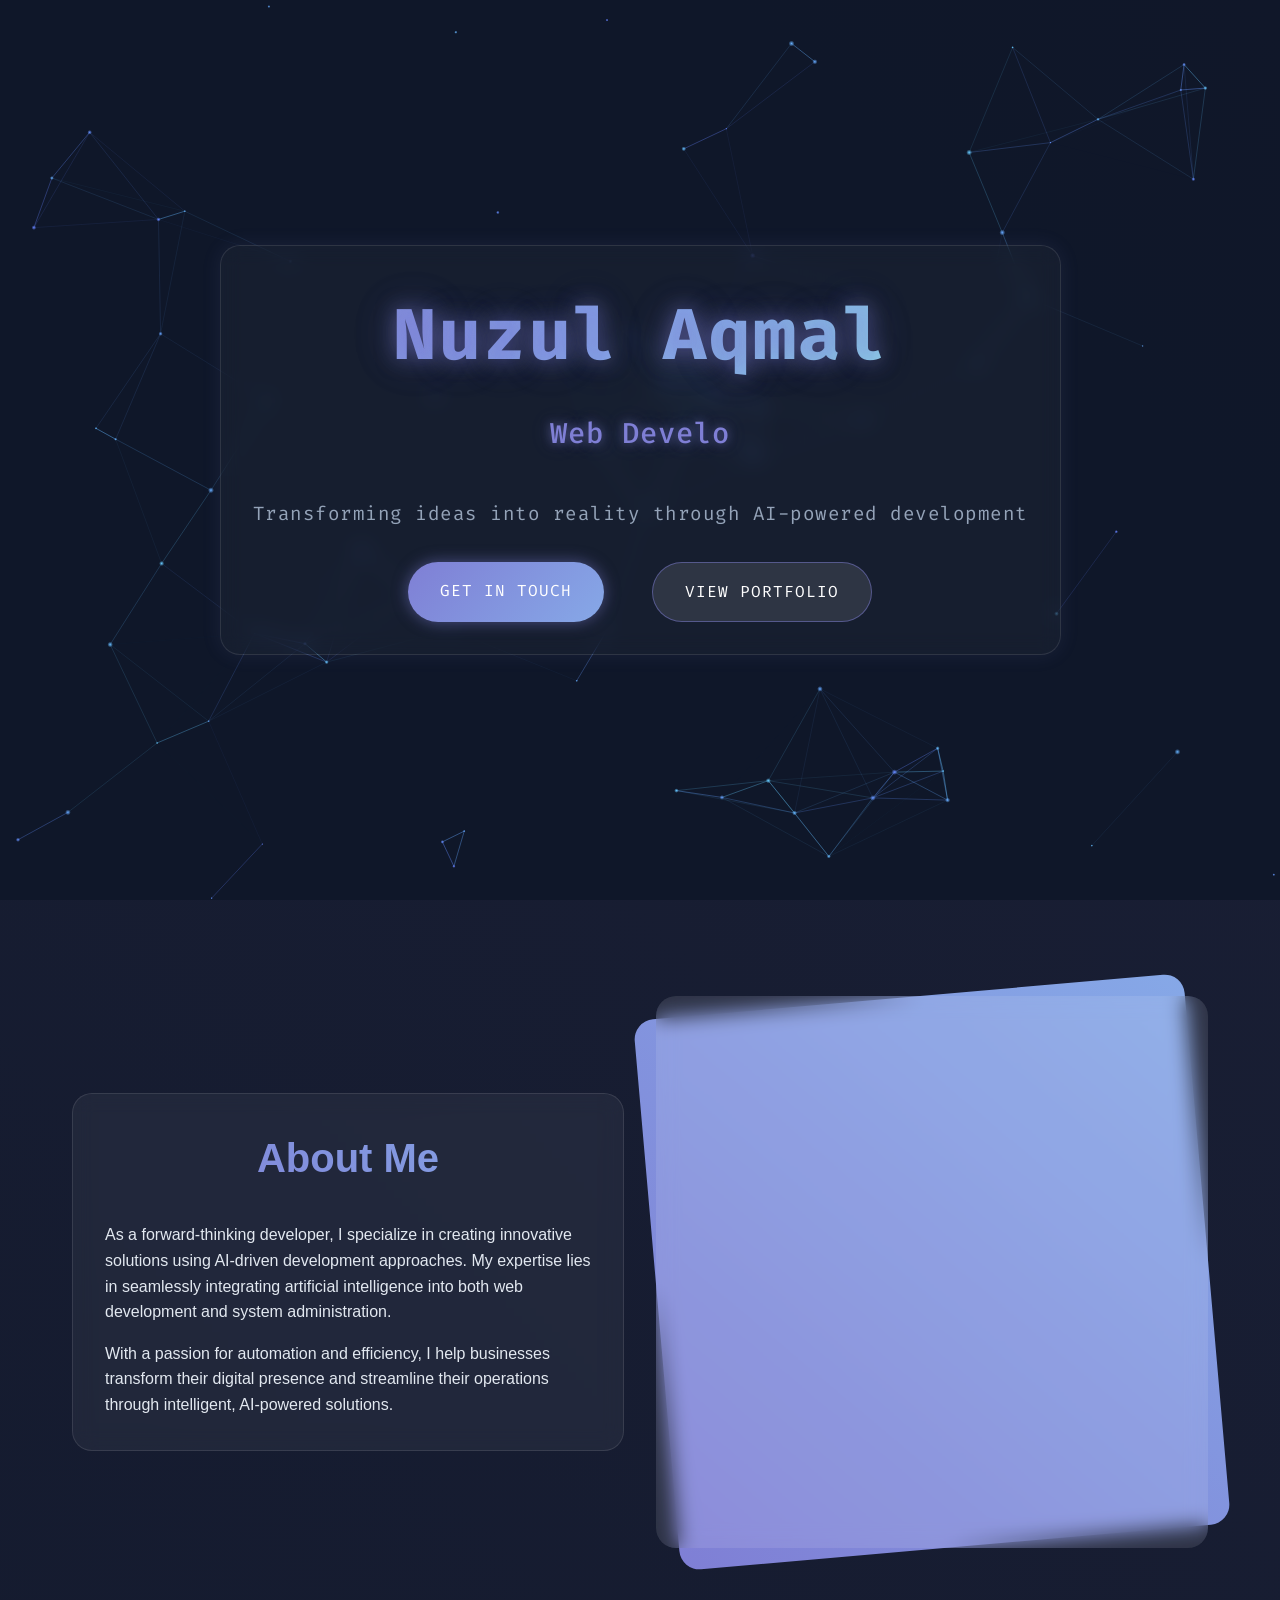
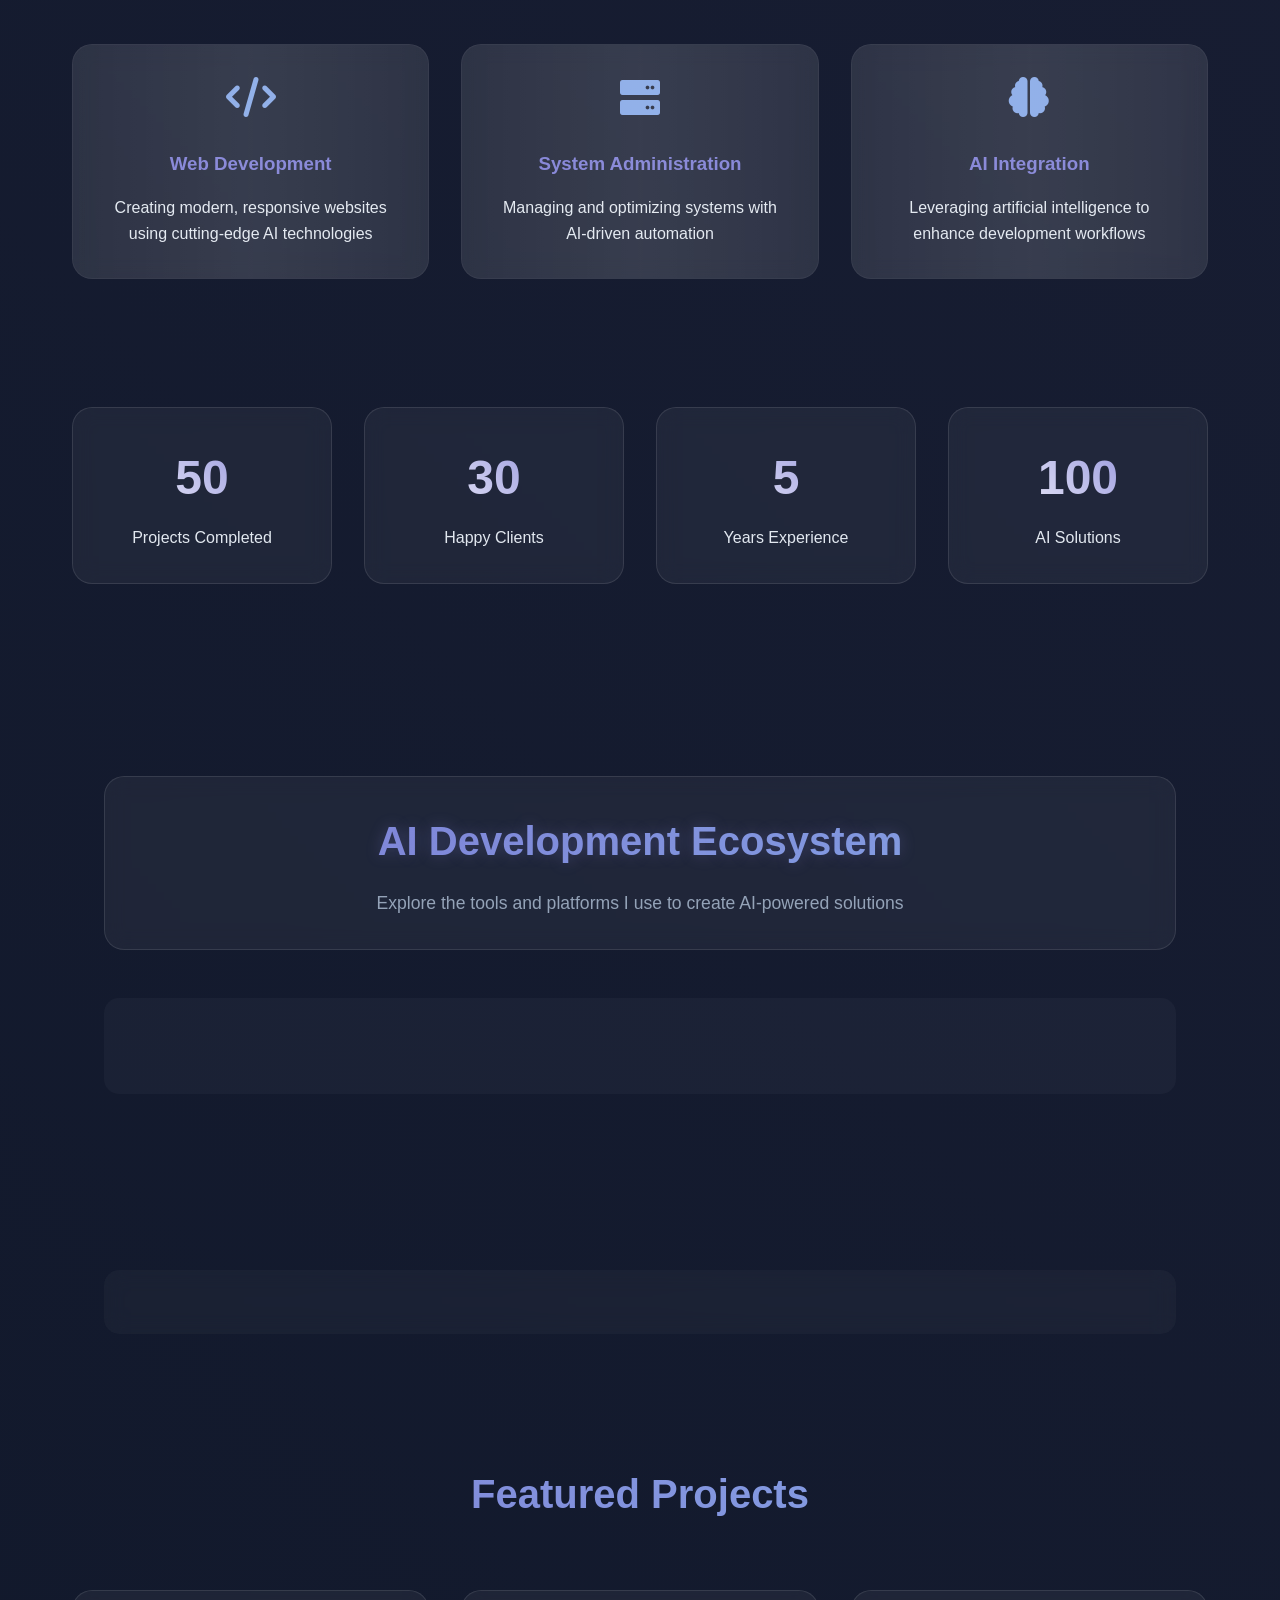
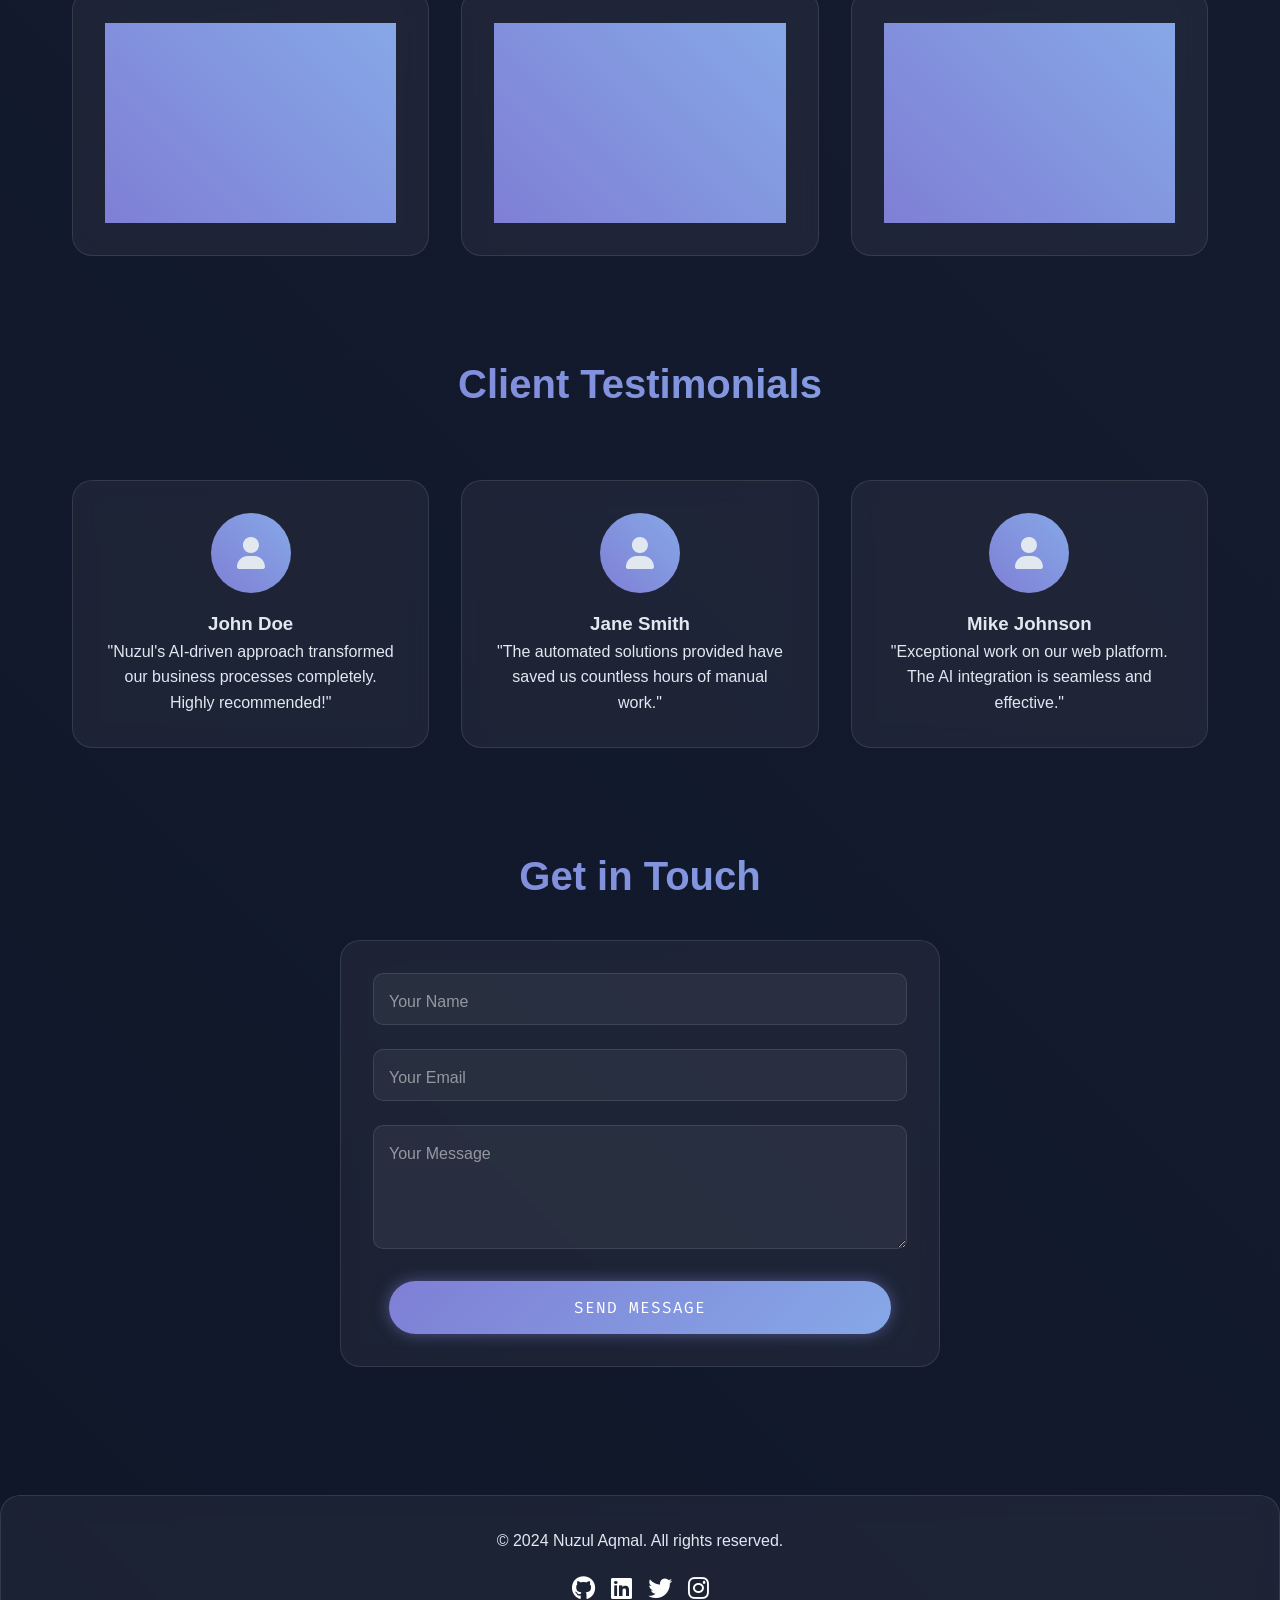
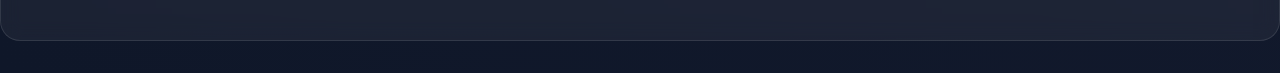
==== index.html @ 63941f8f "Rename testing.html to index.html and update content" ====
<!DOCTYPE html>
<html lang="en">
<head>
    <meta charset="UTF-8">
    <meta name="viewport" content="width=device-width, initial-scale=1.0">
    <title>Nuzul Aqmal | AI-Driven Developer</title>
    <link href="https://fonts.googleapis.com/css2?family=Fira+Code:wght@300;400;500;600;700&family=Share+Tech+Mono&display=swap" rel="stylesheet">
    <link rel="stylesheet" href="https://cdnjs.cloudflare.com/ajax/libs/font-awesome/6.0.0/css/all.min.css">
    <link rel="stylesheet" href="styles.css">
</head>
<body>
    <div class="floating-shapes">
        <div class="shape"></div>
        <div class="shape"></div>
        <div class="shape"></div>
        <div class="shape"></div>
        <div class="shape"></div>
    </div>

    <section class="hero">
        <div class="network-animation">
            <canvas id="networkCanvas" class="network-canvas"></canvas>
        </div>
        <div class="hero-content glass-card">
            <h1>Nuzul Aqmal</h1>
            <div class="typewriter" id="typewriter"></div>
            <p>Transforming ideas into reality through AI-powered development</p>
            <div class="cta-buttons">
                <a href="#contact" class="btn btn-primary">Get in Touch</a>
                <a href="#portfolio" class="btn btn-secondary">View Portfolio</a>
            </div>
        </div>
    </section>

    <div class="container">
        <section class="about" id="about">
            <div class="about-content glass-card">
                <h2 class="section-title">About Me</h2>
                <p>As a forward-thinking developer, I specialize in creating innovative solutions using AI-driven development approaches. My expertise lies in seamlessly integrating artificial intelligence into both web development and system administration.</p>
                <p style="margin-top: 1rem;">With a passion for automation and efficiency, I help businesses transform their digital presence and streamline their operations through intelligent, AI-powered solutions.</p>
            </div>
            <div class="about-image"></div>
        </section>

        <section class="skills" id="skills">
            <div class="glass-card skill-card">
                <i class="fas fa-code skill-icon"></i>
                <h3>Web Development</h3>
                <p>Creating modern, responsive websites using cutting-edge AI technologies</p>
            </div>
            <div class="glass-card skill-card">
                <i class="fas fa-server skill-icon"></i>
                <h3>System Administration</h3>
                <p>Managing and optimizing systems with AI-driven automation</p>
            </div>
            <div class="glass-card skill-card">
                <i class="fas fa-brain skill-icon"></i>
                <h3>AI Integration</h3>
                <p>Leveraging artificial intelligence to enhance development workflows</p>
            </div>
        </section>

        <section class="stats">
            <div class="glass-card stat-card">
                <div class="stat-number" data-target="50">0</div>
                <p>Projects Completed</p>
            </div>
            <div class="glass-card stat-card">
                <div class="stat-number" data-target="30">0</div>
                <p>Happy Clients</p>
            </div>
            <div class="glass-card stat-card">
                <div class="stat-number" data-target="5">0</div>
                <p>Years Experience</p>
            </div>
            <div class="glass-card stat-card">
                <div class="stat-number" data-target="100">0</div>
                <p>AI Solutions</p>
            </div>
        </section>

        <!-- AI Development Ecosystem Section -->
        <section class="ai-ecosystem" id="ai-ecosystem">
            <div class="section-header glass-card">
                <h2>AI Development Ecosystem</h2>
                <p>Explore the tools and platforms I use to create AI-powered solutions</p>
            </div>

            <!-- Partner Logos Carousel -->
            <div class="logo-carousel-section">
                <div class="logo-carousel-container">
                    <div class="logo-track" id="logoTrack">
                        <!-- Logos will be populated by JavaScript -->
                    </div>
                </div>
            </div>

            <!-- AI Companies Grid -->
            <div class="companies-grid" id="companiesGrid">
                <!-- Company cards will be populated by JavaScript -->
            </div>

            <!-- AI Tools Categories -->
            <div class="tools-categories" id="toolsCategories">
                <!-- Tool categories will be populated by JavaScript -->
            </div>

            <!-- Industry Trends -->
            <div class="industry-trends" id="industryTrends">
                <!-- Trends will be populated by JavaScript -->
            </div>
        </section>

        <section class="projects" id="portfolio">
            <h2 class="section-title">Featured Projects</h2>
            <div class="project-grid">
                <div class="glass-card project-card">
                    <div class="project-image"></div>
                    <div class="project-content">
                        <h3>AI-Powered CRM</h3>
                        <p>Customer relationship management system with intelligent automation</p>
                    </div>
                </div>
                <div class="glass-card project-card">
                    <div class="project-image"></div>
                    <div class="project-content">
                        <h3>Smart Analytics Dashboard</h3>
                        <p>Real-time data visualization with predictive analytics</p>
                    </div>
                </div>
                <div class="glass-card project-card">
                    <div class="project-image"></div>
                    <div class="project-content">
                        <h3>Automated DevOps Pipeline</h3>
                        <p>Intelligent CI/CD pipeline with automated testing and deployment</p>
                    </div>
                </div>
            </div>
        </section>

        <section class="testimonials">
            <h2 class="section-title">Client Testimonials</h2>
            <div class="testimonial-grid">
                <div class="glass-card testimonial-card">
                    <div class="testimonial-avatar">
                        <i class="fas fa-user"></i>
                    </div>
                    <h3>John Doe</h3>
                    <p>"Nuzul's AI-driven approach transformed our business processes completely. Highly recommended!"</p>
                </div>
                <div class="glass-card testimonial-card">
                    <div class="testimonial-avatar">
                        <i class="fas fa-user"></i>
                    </div>
                    <h3>Jane Smith</h3>
                    <p>"The automated solutions provided have saved us countless hours of manual work."</p>
                </div>
                <div class="glass-card testimonial-card">
                    <div class="testimonial-avatar">
                        <i class="fas fa-user"></i>
                    </div>
                    <h3>Mike Johnson</h3>
                    <p>"Exceptional work on our web platform. The AI integration is seamless and effective."</p>
                </div>
            </div>
        </section>

        <section class="contact" id="contact">
            <h2 class="section-title">Get in Touch</h2>
            <form class="contact-form glass-card">
                <div class="form-group">
                    <input type="text" class="form-input" id="name" placeholder=" ">
                    <label for="name" class="form-label">Your Name</label>
                </div>
                <div class="form-group">
                    <input type="email" class="form-input" id="email" placeholder=" ">
                    <label for="email" class="form-label">Your Email</label>
                </div>
                <div class="form-group">
                    <textarea class="form-input" id="message" rows="5" placeholder=" "></textarea>
                    <label for="message" class="form-label">Your Message</label>
                </div>
                <button type="submit" class="btn btn-primary">Send Message</button>
            </form>
        </section>
    </div>

    <footer class="glass-card">
        <p>&copy; 2024 Nuzul Aqmal. All rights reserved.</p>
        <div class="social-links">
            <a href="#" class="social-link"><i class="fab fa-github"></i></a>
            <a href="#" class="social-link"><i class="fab fa-linkedin"></i></a>
            <a href="#" class="social-link"><i class="fab fa-twitter"></i></a>
            <a href="#" class="social-link"><i class="fab fa-instagram"></i></a>
        </div>
    </footer>

    <script src="script.js"></script>
</body>
</html>
---- styles.css ----
* {
    margin: 0;
    padding: 0;
    box-sizing: border-box;
    font-family: 'Space Grotesk', sans-serif;
    scroll-behavior: smooth;
    -webkit-font-smoothing: antialiased;
    -moz-osx-font-smoothing: grayscale;
}

body {
    background: linear-gradient(45deg, #0f1729, #1a1f35);
    background: -webkit-linear-gradient(45deg, #0f1729, #1a1f35);
    background: -moz-linear-gradient(45deg, #0f1729, #1a1f35);
    color: #fff;
    min-height: 100vh;
    overflow-x: hidden;
    margin: 0;
    font-family: var(--primary-font);
    background-color: #0f172a;
    color: #e2e8f0;
    line-height: 1.6;
}

.container {
    max-width: 1200px;
    margin: 0 auto;
    padding: 2rem;
}

.glass-card {
    background: rgba(255, 255, 255, 0.05);
    -webkit-backdrop-filter: blur(10px);
    backdrop-filter: blur(10px);
    border-radius: 20px;
    border: 1px solid rgba(255, 255, 255, 0.1);
    padding: 2rem;
    margin: 2rem 0;
    transition: transform 0.3s ease;
    -webkit-transition: transform 0.3s ease;
    /* Fallback untuk browser yang tidak support backdrop-filter */
    background: rgba(255, 255, 255, 0.1);
}

@supports ((-webkit-backdrop-filter: none) or (backdrop-filter: none)) {
    .glass-card {
        background: rgba(255, 255, 255, 0.05);
    }
}

.glass-card:hover {
    transform: translateY(-5px);
    -webkit-transform: translateY(-5px);
}

.hero {
    position: relative;
    height: 100vh;
    display: flex;
    align-items: center;
    justify-content: center;
    background-color: transparent;
}

.hero-content {
    text-align: center;
    z-index: 2;
    padding: 2rem;
    border-radius: 20px;
    position: relative;
}

/* Remove floating-shapes and shape classes */
.floating-shapes, .shape {
    display: none;
}

/* Add new network animation styles */
.network-animation {
    position: absolute;
    top: 0;
    left: 0;
    width: 100%;
    height: 100%;
    overflow: hidden;
    z-index: 1;
    background-color: rgba(15, 23, 41, 0.9);
}

.network-canvas {
    position: absolute;
    top: 0;
    left: 0;
    width: 100%;
    height: 100%;
}

/* Add glow effect to text */
.hero h1 {
    font-family: var(--primary-font);
    font-size: 4.5rem;
    font-weight: 700;
    margin-bottom: 1rem;
    background: linear-gradient(135deg, var(--gradient-start), var(--gradient-mid), var(--gradient-end));
    -webkit-background-clip: text;
    background-clip: text;
    -webkit-text-fill-color: transparent;
    text-shadow: 0 0 20px rgba(127, 127, 213, 0.5),
                 0 0 40px rgba(127, 127, 213, 0.3),
                 0 0 60px rgba(127, 127, 213, 0.1);
    letter-spacing: 2px;
}

.typewriter {
    font-family: var(--primary-font);
    font-size: 1.8rem;
    color: var(--gradient-start);
    margin-bottom: 2rem;
    height: 2em;
    font-weight: 500;
    letter-spacing: 1px;
    text-shadow: 0 0 10px rgba(127, 127, 213, 0.5),
                 0 0 20px rgba(127, 127, 213, 0.3);
}

.hero p {
    font-family: var(--primary-font);
    font-size: 1.2rem;
    margin-bottom: 2rem;
    color: #94a3b8;
    letter-spacing: 0.5px;
}

/* Enhance glass card effect in hero */
.hero .glass-card {
    background: rgba(255, 255, 255, 0.03);
    box-shadow: 0 0 20px rgba(127, 127, 213, 0.1);
}

h1 {
    font-size: 4rem;
    margin-bottom: 1rem;
    color: #7f7fd5; /* Fallback color */
    background: -webkit-linear-gradient(45deg, #fff, #7f7fd5);
    background: -moz-linear-gradient(45deg, #fff, #7f7fd5);
    background: linear-gradient(45deg, #fff, #7f7fd5);
    -webkit-background-clip: text;
    background-clip: text;
    -webkit-text-fill-color: transparent;
}

.section-title {
    font-size: 2.5rem;
    margin-bottom: 2rem;
    text-align: center;
    color: #86a8e7; /* Fallback color */
    background: -webkit-linear-gradient(45deg, #7f7fd5, #86a8e7);
    background: -moz-linear-gradient(45deg, #7f7fd5, #86a8e7);
    background: linear-gradient(45deg, #7f7fd5, #86a8e7);
    -webkit-background-clip: text;
    background-clip: text;
    -webkit-text-fill-color: transparent;
}

.cta-buttons {
    display: flex;
    gap: 1rem;
    justify-content: center;
    margin-top: 2rem;
}

.btn {
    font-family: var(--primary-font);
    font-size: 1rem;
    letter-spacing: 1px;
    text-transform: uppercase;
    padding: 1rem 2rem;
    border-radius: 50px;
    text-decoration: none;
    transition: all 0.3s ease;
    margin: 0 1rem;
    border: none;
    cursor: pointer;
    position: relative;
    overflow: hidden;
}

.btn::before {
    content: '';
    position: absolute;
    top: 0;
    left: -100%;
    width: 100%;
    height: 100%;
    background: linear-gradient(
        90deg,
        transparent,
        rgba(255, 255, 255, 0.2),
        transparent
    );
    transition: 0.5s;
}

.btn:hover::before {
    left: 100%;
}

.btn-primary {
    background: linear-gradient(135deg, var(--gradient-start), var(--gradient-mid));
    color: white;
    box-shadow: 0 0 15px rgba(127, 127, 213, 0.5);
}

.btn-secondary {
    background: rgba(255, 255, 255, 0.1);
    color: white;
    border: 1px solid rgba(127, 127, 213, 0.5);
}

.skills {
    display: grid;
    grid-template-columns: repeat(auto-fit, minmax(250px, 1fr));
    gap: 2rem;
    margin-top: 4rem;
}

.skill-card {
    text-align: center;
    position: relative;
    overflow: hidden;
}

.skill-card::before {
    content: '';
    position: absolute;
    top: -50%;
    left: -50%;
    width: 200%;
    height: 200%;
    background: linear-gradient(45deg, transparent, rgba(255,255,255,0.1), transparent);
    transform: rotate(45deg);
    animation: shine 3s infinite;
    pointer-events: none;
}

@keyframes shine {
    0% { transform: translateX(-100%) rotate(45deg); }
    100% { transform: translateX(100%) rotate(45deg); }
}

.skill-card h3 {
    margin: 1rem 0;
    color: #7f7fd5;
}

.skill-icon {
    font-size: 2.5rem;
    margin-bottom: 1rem;
    color: #86a8e7;
}

.about {
    display: grid;
    grid-template-columns: 1fr 1fr;
    gap: 2rem;
    align-items: center;
    margin: 4rem 0;
}

.about-content {
    padding: 2rem;
}

.about-image {
    position: relative;
    padding-top: 100%;
}

.about-image::before {
    content: '';
    position: absolute;
    top: 0;
    left: 0;
    width: 100%;
    height: 100%;
    background: linear-gradient(45deg, #7f7fd5, #86a8e7);
    border-radius: 20px;
    transform: rotate(-5deg);
}

.about-image::after {
    content: '';
    position: absolute;
    top: 0;
    left: 0;
    width: 100%;
    height: 100%;
    background: rgba(255, 255, 255, 0.1);
    backdrop-filter: blur(10px);
    border-radius: 20px;
}

.projects {
    margin: 4rem 0;
}

.project-grid {
    display: grid;
    grid-template-columns: repeat(auto-fit, minmax(300px, 1fr));
    gap: 2rem;
}

.project-card {
    position: relative;
    overflow: hidden;
    border-radius: 20px;
    cursor: pointer;
}

.project-image {
    width: 100%;
    height: 200px;
    background: linear-gradient(45deg, #7f7fd5, #86a8e7);
    position: relative;
}

.project-content {
    position: absolute;
    bottom: 0;
    left: 0;
    right: 0;
    padding: 1.5rem;
    background: rgba(15, 23, 41, 0.9);
    transform: translateY(100%);
    transition: transform 0.3s ease;
}

.project-card:hover .project-content {
    transform: translateY(0);
}

.stats {
    display: grid;
    grid-template-columns: repeat(4, 1fr);
    gap: 2rem;
    margin: 4rem 0;
    text-align: center;
}

.stat-card {
    padding: 2rem;
}

.stat-number {
    font-size: 3rem;
    font-weight: 700;
    margin-bottom: 0.5rem;
    background: linear-gradient(45deg, #fff, #7f7fd5);
    -webkit-background-clip: text;
    -webkit-text-fill-color: transparent;
}

.testimonials {
    margin: 4rem 0;
}

.testimonial-grid {
    display: grid;
    grid-template-columns: repeat(auto-fit, minmax(300px, 1fr));
    gap: 2rem;
}

.testimonial-card {
    text-align: center;
}

.testimonial-avatar {
    width: 80px;
    height: 80px;
    border-radius: 50%;
    margin: 0 auto 1rem;
    background: linear-gradient(45deg, #7f7fd5, #86a8e7);
    display: flex;
    align-items: center;
    justify-content: center;
    font-size: 2rem;
}

.contact {
    margin: 4rem 0;
}

.contact-form {
    display: grid;
    gap: 1.5rem;
    max-width: 600px;
    margin: 0 auto;
}

.form-group {
    position: relative;
}

.form-input {
    width: 100%;
    padding: 1rem;
    background: rgba(255, 255, 255, 0.05);
    border: 1px solid rgba(255, 255, 255, 0.1);
    border-radius: 10px;
    color: #fff;
    font-size: 1rem;
}

.form-input:focus {
    outline: none;
    border-color: #7f7fd5;
}

.form-label {
    position: absolute;
    left: 1rem;
    top: 1rem;
    pointer-events: none;
    transition: 0.3s ease;
    color: rgba(255, 255, 255, 0.5);
}

.form-input:focus + .form-label,
.form-input:not(:placeholder-shown) + .form-label {
    transform: translateY(-1.5rem);
    font-size: 0.8rem;
    color: #7f7fd5;
}

footer {
    text-align: center;
    padding: 2rem;
    background: rgba(255, 255, 255, 0.05);
    backdrop-filter: blur(10px);
}

.social-links {
    display: flex;
    justify-content: center;
    gap: 1rem;
    margin-top: 1rem;
}

.social-link {
    color: #fff;
    font-size: 1.5rem;
    transition: color 0.3s ease;
}

.social-link:hover {
    color: #7f7fd5;
}

/* Optimize animations for mobile */
@media (prefers-reduced-motion: reduce) {
    * {
        animation-duration: 0.01ms !important;
        animation-iteration-count: 1 !important;
        transition-duration: 0.01ms !important;
        scroll-behavior: auto !important;
    }
}

@media (max-width: 768px) {
    .glass-card {
        /* Reduce blur on mobile for better performance */
        -webkit-backdrop-filter: blur(5px);
        backdrop-filter: blur(5px);
    }

    h1 {
        font-size: 2.5rem;
    }

    .typewriter {
        font-size: 1.2rem;
    }

    .about {
        grid-template-columns: 1fr;
    }

    .stats {
        grid-template-columns: repeat(2, 1fr);
    }

    /* Optimize animations for mobile */
    .skill-card::before {
        animation: none;
    }

    .floating-shapes {
        display: none; /* Hide floating shapes on mobile for better performance */
    }
}

/* Fix for Firefox */
@-moz-document url-prefix() {
    .glass-card {
        background: rgba(255, 255, 255, 0.1);
    }
}

/* Base styles */
:root {
    --primary-font: 'Fira Code', 'Share Tech Mono', monospace;
    --gradient-start: #7f7fd5;
    --gradient-mid: #86a8e7;
    --gradient-end: #91eae4;
}

/* AI Companies Section */
.ai-companies {
    padding: 4rem 2rem;
    position: relative;
    max-width: 1400px;
    margin: 0 auto;
}

.section-header {
    text-align: center;
    margin-bottom: 3rem;
    padding: 2rem;
}

.section-header h2 {
    font-size: 2.5rem;
    margin-bottom: 1rem;
    background: linear-gradient(135deg, var(--gradient-start), var(--gradient-mid));
    -webkit-background-clip: text;
    background-clip: text;
    -webkit-text-fill-color: transparent;
    text-shadow: 0 0 15px rgba(127, 127, 213, 0.3);
}

.section-header p {
    color: #94a3b8;
    font-size: 1.1rem;
}

.companies-grid {
    display: grid;
    grid-template-columns: repeat(auto-fit, minmax(300px, 1fr));
    gap: 2rem;
    padding: 1rem;
}

.company-card {
    background: rgba(255, 255, 255, 0.03);
    border-radius: 15px;
    padding: 2rem;
    transition: transform 0.3s ease, box-shadow 0.3s ease;
    display: flex;
    flex-direction: column;
    height: 100%;
    backdrop-filter: blur(10px);
    -webkit-backdrop-filter: blur(10px);
}

.company-card:hover {
    transform: translateY(-10px);
    box-shadow: 0 10px 30px rgba(127, 127, 213, 0.2);
}

.company-card h3 {
    font-size: 1.5rem;
    margin-bottom: 1rem;
    color: var(--gradient-start);
    display: flex;
    align-items: center;
    gap: 0.5rem;
}

.company-card h3 a {
    color: inherit;
    text-decoration: none;
    transition: color 0.3s ease;
}

.company-card h3 a:hover {
    color: var(--gradient-mid);
}

.company-card .description {
    color: #94a3b8;
    margin-bottom: 1.5rem;
    font-size: 0.9rem;
    flex-grow: 1;
}

.company-card .features {
    list-style: none;
    padding: 0;
    margin-bottom: 1.5rem;
}

.company-card .features li {
    margin-bottom: 0.5rem;
    color: #e2e8f0;
    font-size: 0.9rem;
    display: flex;
    align-items: center;
}

.company-card .features li::before {
    content: '→';
    margin-right: 0.5rem;
    color: var(--gradient-start);
}

.company-card .pricing {
    font-size: 0.9rem;
    color: #94a3b8;
    margin-top: auto;
    padding-top: 1rem;
    border-top: 1px solid rgba(255, 255, 255, 0.1);
}

.company-card .best-for {
    font-size: 0.85rem;
    color: var(--gradient-start);
    margin-top: 1rem;
    font-style: italic;
}

.company-card .pricing strong {
    color: var(--gradient-start);
}

/* Remove carousel-specific styles */
.carousel-container,
.carousel-track,
.carousel-button,
.carousel-indicators {
    display: none;
}

@media (max-width: 768px) {
    .companies-grid {
        grid-template-columns: 1fr;
        padding: 0.5rem;
    }
    
    .ai-companies {
        padding: 2rem 1rem;
    }
    
    .section-header h2 {
        font-size: 2rem;
    }
}

/* Logo Carousel Section */
.logo-carousel-section {
    width: 100%;
    overflow: hidden;
    background: rgba(255, 255, 255, 0.03);
    padding: 2rem 0;
    margin: 2rem 0;
    border-radius: 15px;
}

.logo-carousel-container {
    width: 100%;
    overflow: hidden;
    position: relative;
}

.logo-track {
    display: flex;
    gap: 3rem;
    padding: 1rem;
}

.logo-item {
    flex: 0 0 auto;
    display: flex;
    align-items: center;
    justify-content: center;
    padding: 1rem;
    transition: transform 0.3s ease;
}

.logo-item:hover {
    transform: scale(1.1);
}

.logo-item img {
    height: 40px;
    object-fit: contain;
    filter: brightness(0) invert(1);
    opacity: 0.7;
    transition: opacity 0.3s ease;
}

.logo-item:hover img {
    opacity: 1;
}

@keyframes scroll {
    0% {
        transform: translateX(0);
    }
    100% {
        transform: translateX(-50%);
    }
}

/* AI Ecosystem Section */
.ai-ecosystem {
    padding: 4rem 2rem;
    max-width: 1400px;
    margin: 0 auto;
}

.tools-categories {
    display: grid;
    grid-template-columns: repeat(auto-fit, minmax(250px, 1fr));
    gap: 2rem;
    margin-top: 3rem;
}

.category-card {
    background: rgba(255, 255, 255, 0.03);
    border-radius: 15px;
    padding: 2rem;
    backdrop-filter: blur(10px);
    -webkit-backdrop-filter: blur(10px);
}

.category-card h3 {
    color: var(--gradient-start);
    margin-bottom: 1rem;
    font-size: 1.3rem;
}

.category-card ul {
    list-style: none;
    padding: 0;
}

.category-card li {
    color: #e2e8f0;
    margin-bottom: 0.5rem;
    font-size: 0.9rem;
    display: flex;
    align-items: center;
}

.category-card li::before {
    content: '→';
    margin-right: 0.5rem;
    color: var(--gradient-start);
}

.industry-trends {
    margin-top: 3rem;
    padding: 2rem;
    background: rgba(255, 255, 255, 0.03);
    border-radius: 15px;
    backdrop-filter: blur(10px);
    -webkit-backdrop-filter: blur(10px);
}

.trends-grid {
    display: grid;
    grid-template-columns: repeat(auto-fit, minmax(200px, 1fr));
    gap: 2rem;
    margin-top: 2rem;
}

.trend-item {
    padding: 1.5rem;
    background: rgba(255, 255, 255, 0.02);
    border-radius: 10px;
    transition: transform 0.3s ease;
}

.trend-item:hover {
    transform: translateY(-5px);
}

.trend-item h4 {
    color: var(--gradient-start);
    margin-bottom: 1rem;
    font-size: 1.1rem;
}

.trend-item ul {
    list-style: none;
    padding: 0;
}

.trend-item li {
    color: #e2e8f0;
    margin-bottom: 0.5rem;
    font-size: 0.9rem;
    display: flex;
    align-items: center;
}

.trend-item li::before {
    content: '•';
    margin-right: 0.5rem;
    color: var(--gradient-start);
}

/* Update existing styles */
.companies-grid {
    margin-top: 3rem;
}

.logo-carousel-section {
    margin: 3rem 0;
}

@media (max-width: 768px) {
    .ai-ecosystem {
        padding: 2rem 1rem;
    }

    .tools-categories,
    .trends-grid {
        grid-template-columns: 1fr;
        gap: 1.5rem;
    }

    .category-card,
    .trend-item {
        padding: 1.5rem;
    }
}
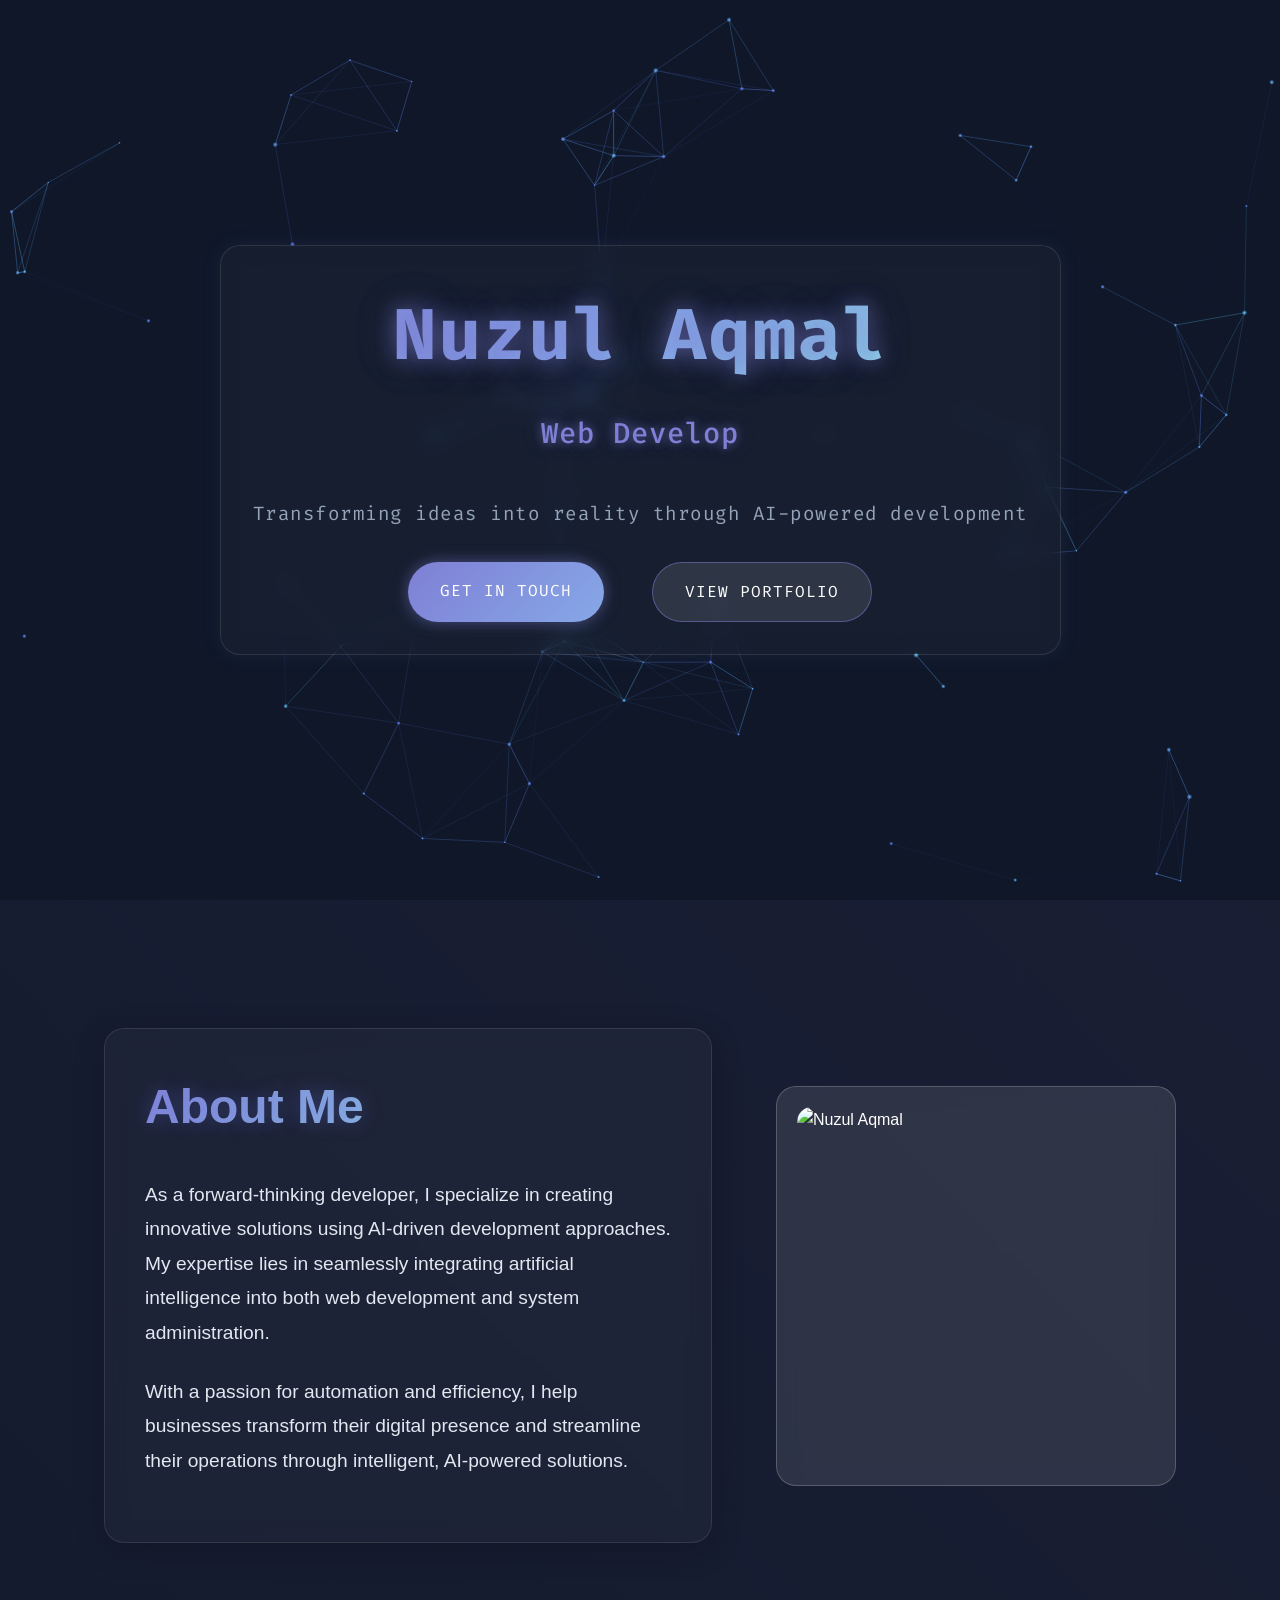
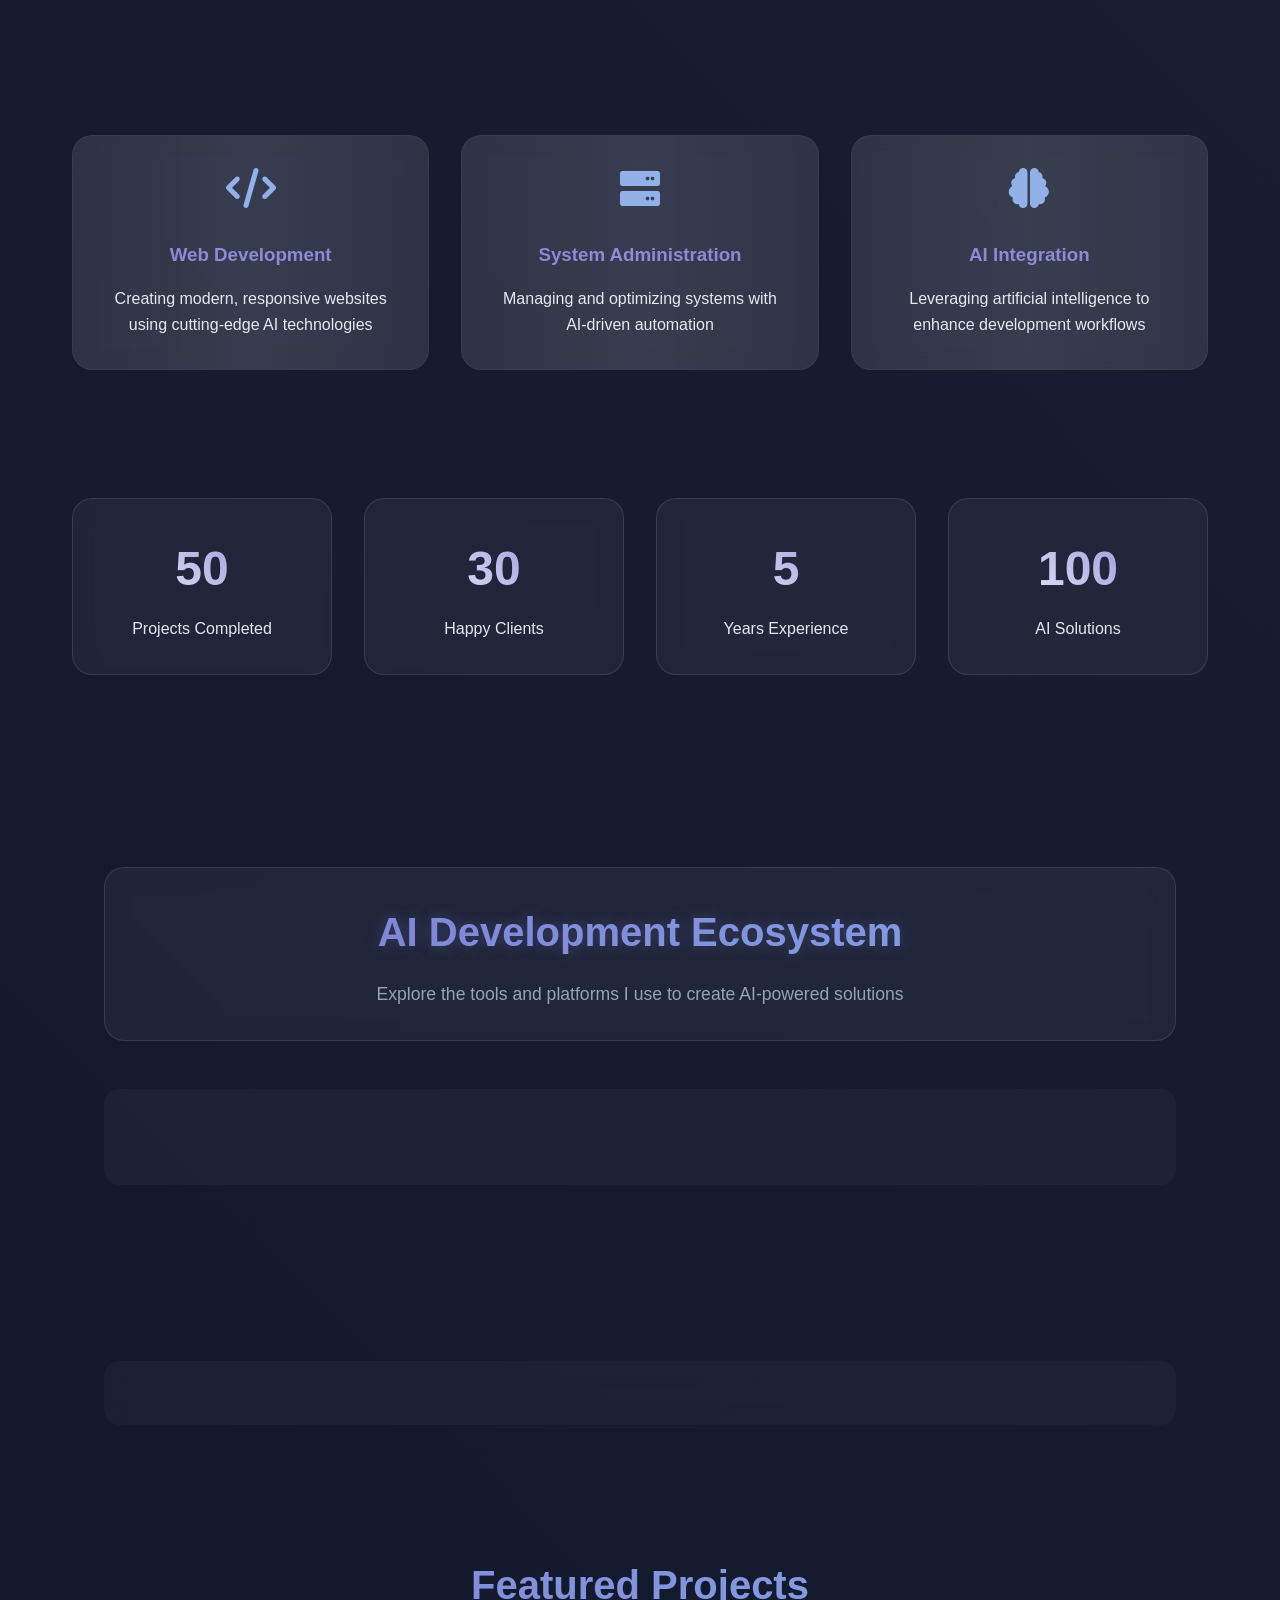
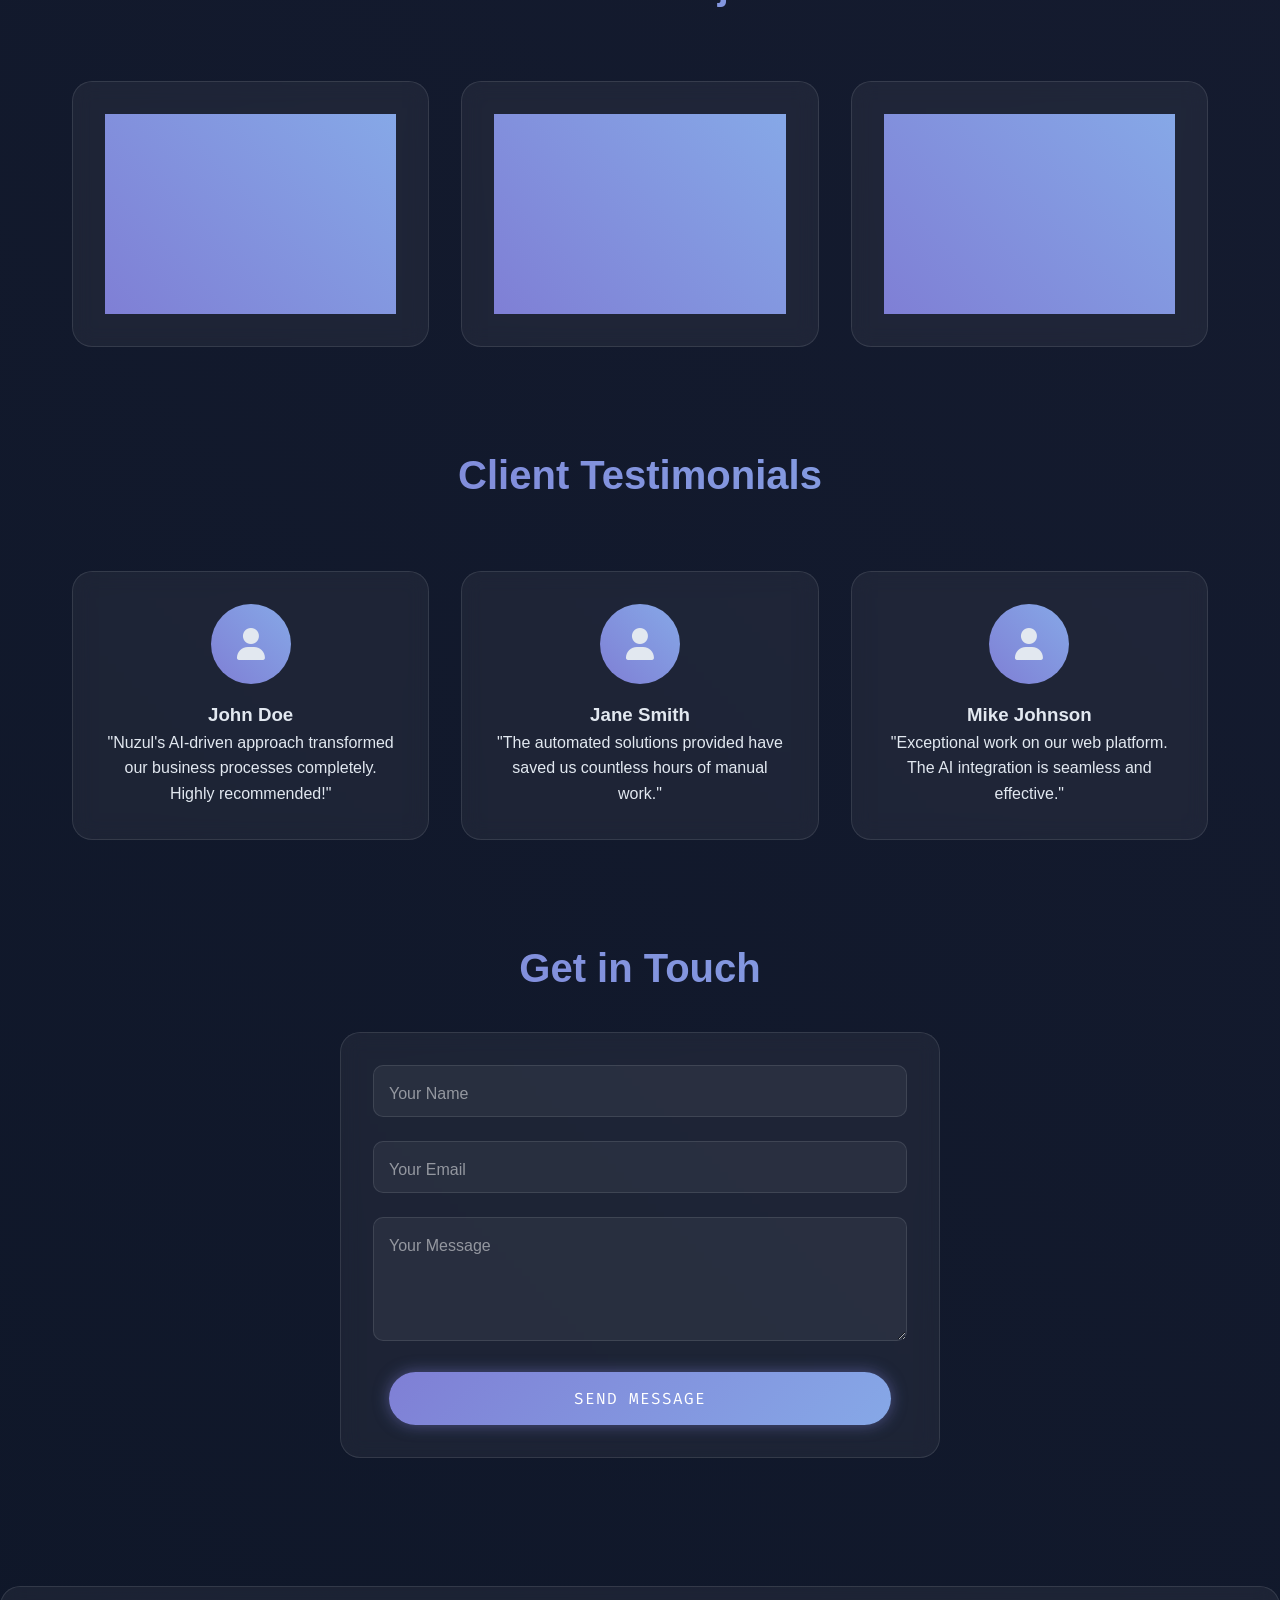
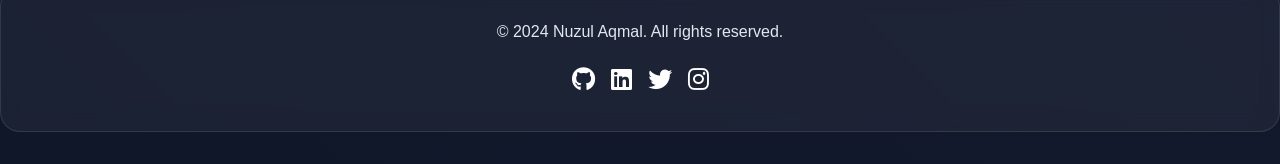
==== commit ce668003: "Add animated profile card with flip effect and improve About section styling" ====
--- a/index.html
+++ b/index.html
@@ -34,12 +34,21 @@
 
     <div class="container">
         <section class="about" id="about">
-            <div class="about-content glass-card">
-                <h2 class="section-title">About Me</h2>
+            <div class="about-content glass-card about-card">
+                <h2>About Me</h2>
                 <p>As a forward-thinking developer, I specialize in creating innovative solutions using AI-driven development approaches. My expertise lies in seamlessly integrating artificial intelligence into both web development and system administration.</p>
-                <p style="margin-top: 1rem;">With a passion for automation and efficiency, I help businesses transform their digital presence and streamline their operations through intelligent, AI-powered solutions.</p>
-            </div>
-            <div class="about-image"></div>
+                <p>With a passion for automation and efficiency, I help businesses transform their digital presence and streamline their operations through intelligent, AI-powered solutions.</p>
+            </div>
+            <div class="profile-container">
+                <div class="profile-card">
+                    <div class="profile-front">
+                        <img src="profile-formal.jpg" alt="Nuzul Aqmal" class="profile-image">
+                    </div>
+                    <div class="profile-back">
+                        <img src="profile-casual.jpg" alt="Nuzul Aqmal Casual" class="profile-image">
+                    </div>
+                </div>
+            </div>
         </section>
 
         <section class="skills" id="skills">
--- a/styles.css
+++ b/styles.css
@@ -260,44 +260,115 @@
 }
 
 .about {
-    display: grid;
-    grid-template-columns: 1fr 1fr;
-    gap: 2rem;
+    display: flex;
     align-items: center;
-    margin: 4rem 0;
+    justify-content: space-between;
+    gap: 4rem;
+    padding: 4rem 2rem;
+    max-width: 1400px;
+    margin: 0 auto;
 }
 
 .about-content {
-    padding: 2rem;
-}
-
-.about-image {
-    position: relative;
-    padding-top: 100%;
-}
-
-.about-image::before {
-    content: '';
+    flex: 1;
+}
+
+.profile-container {
+    flex: 1;
+    position: relative;
+    max-width: 400px;
+    perspective: 1000px;
+}
+
+.profile-card {
+    position: relative;
+    width: 100%;
+    height: 400px;
+    transform-style: preserve-3d;
+    transition: transform 0.8s ease-in-out;
+    animation: floatAnimation 6s ease-in-out infinite;
+}
+
+.profile-card:hover {
+    transform: rotateY(180deg);
+}
+
+.profile-front,
+.profile-back {
     position: absolute;
-    top: 0;
-    left: 0;
     width: 100%;
     height: 100%;
-    background: linear-gradient(45deg, #7f7fd5, #86a8e7);
+    backface-visibility: hidden;
     border-radius: 20px;
-    transform: rotate(-5deg);
-}
-
-.about-image::after {
-    content: '';
-    position: absolute;
-    top: 0;
-    left: 0;
+    overflow: hidden;
+}
+
+.profile-front {
+    background: rgba(255, 255, 255, 0.1);
+    backdrop-filter: blur(10px);
+    border: 1px solid rgba(255, 255, 255, 0.2);
+    padding: 20px;
+    display: flex;
+    align-items: center;
+    justify-content: center;
+}
+
+.profile-back {
+    background: linear-gradient(135deg, rgba(111, 123, 247, 0.3), rgba(173, 109, 242, 0.3));
+    transform: rotateY(180deg);
+    display: flex;
+    align-items: center;
+    justify-content: center;
+    padding: 20px;
+}
+
+.profile-image {
     width: 100%;
     height: 100%;
-    background: rgba(255, 255, 255, 0.1);
-    backdrop-filter: blur(10px);
+    object-fit: cover;
+    border-radius: 15px;
+    filter: contrast(1.1) brightness(1.1);
+    transition: all 0.3s ease;
+}
+
+.profile-back .profile-image {
+    filter: grayscale(0.5) contrast(1.2);
+}
+
+@keyframes floatAnimation {
+    0%, 100% {
+        transform: translateY(0) rotateZ(0);
+    }
+    25% {
+        transform: translateY(-10px) rotateZ(2deg);
+    }
+    75% {
+        transform: translateY(10px) rotateZ(-2deg);
+    }
+}
+
+.about h2 {
+    font-size: 3rem;
+    margin-bottom: 2rem;
+    background: linear-gradient(135deg, var(--gradient-start), var(--gradient-end));
+    -webkit-background-clip: text;
+    -webkit-text-fill-color: transparent;
+    text-shadow: 0 0 20px rgba(111, 123, 247, 0.3);
+}
+
+.about p {
+    font-size: 1.2rem;
+    line-height: 1.8;
+    color: #e2e8f0;
+    margin-bottom: 1.5rem;
+}
+
+.glass-card.about-card {
+    padding: 2.5rem;
     border-radius: 20px;
+    background: rgba(255, 255, 255, 0.03);
+    border: 1px solid rgba(255, 255, 255, 0.1);
+    box-shadow: 0 8px 32px rgba(0, 0, 0, 0.2);
 }
 
 .projects {
@@ -482,7 +553,15 @@
     }
 
     .about {
-        grid-template-columns: 1fr;
+        flex-direction: column;
+        text-align: center;
+        gap: 2rem;
+    }
+
+    .profile-container {
+        width: 100%;
+        max-width: 300px;
+        margin: 0 auto;
     }
 
     .stats {
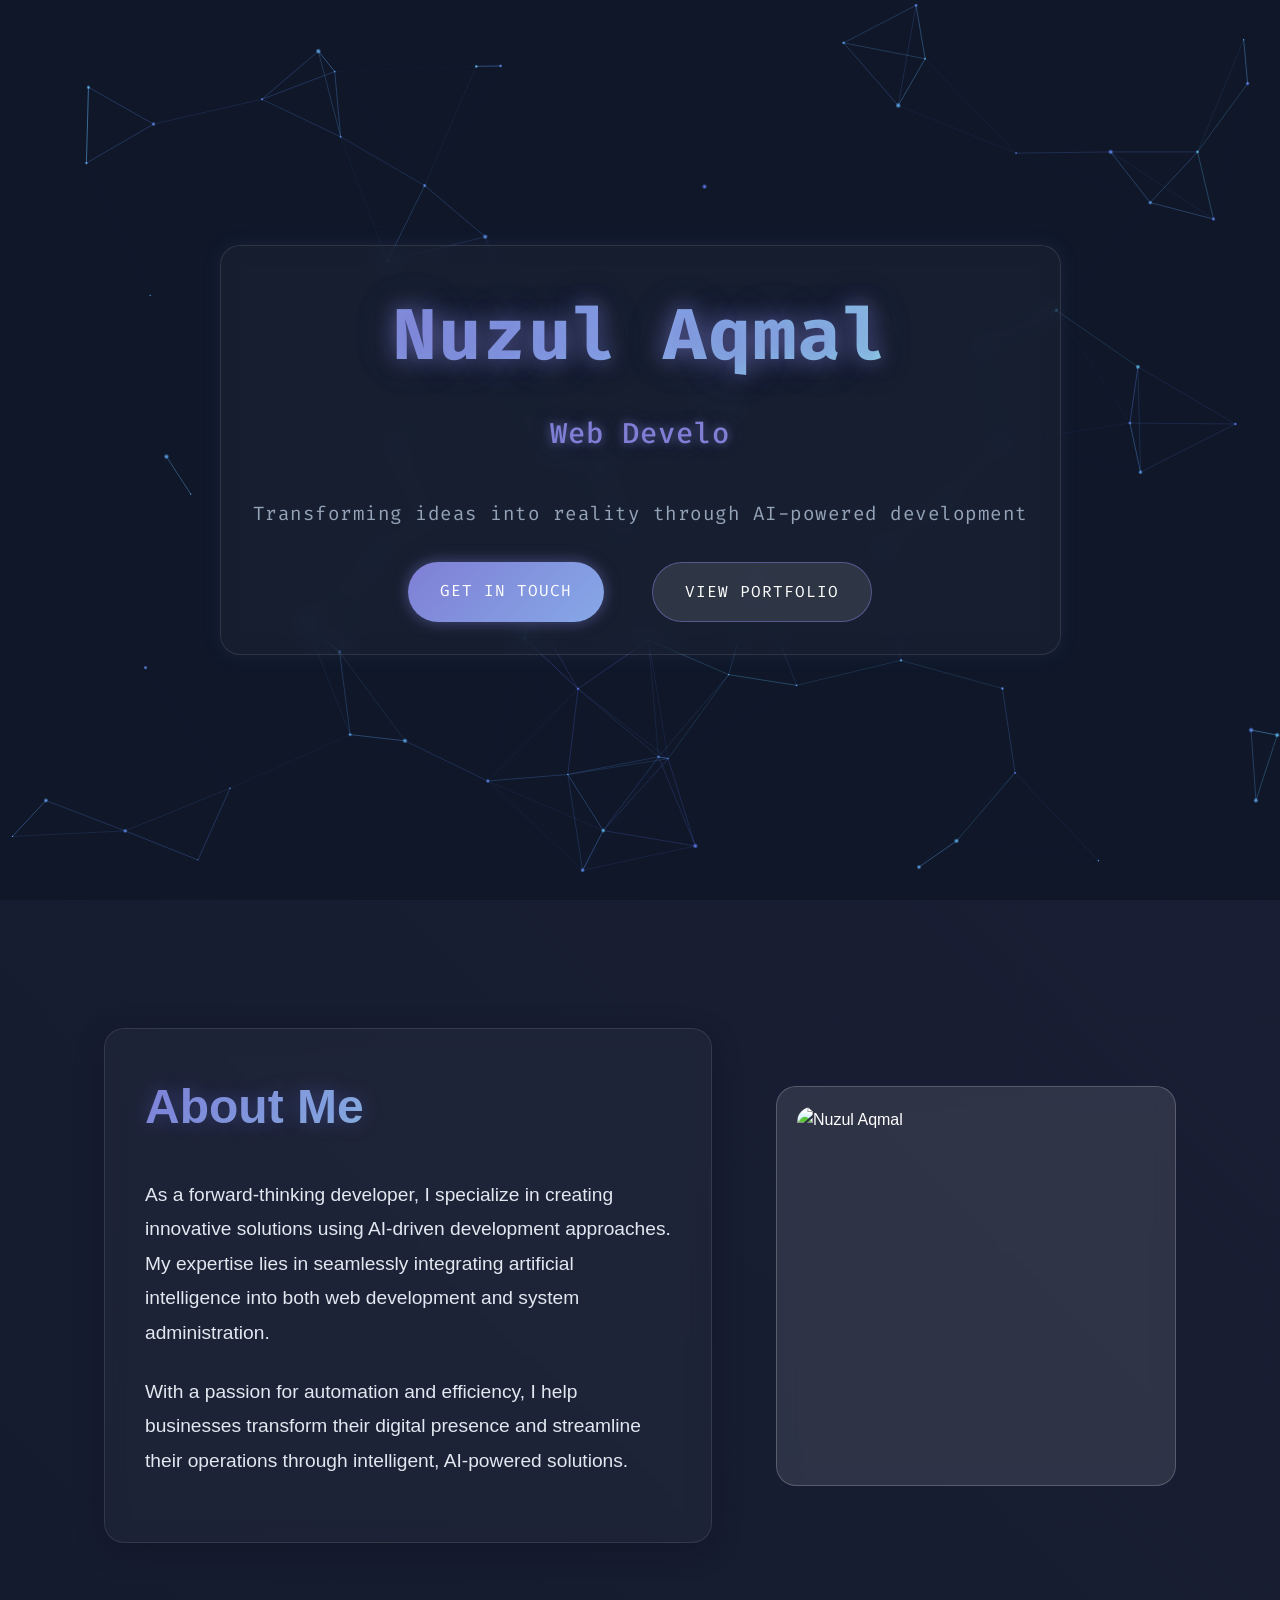
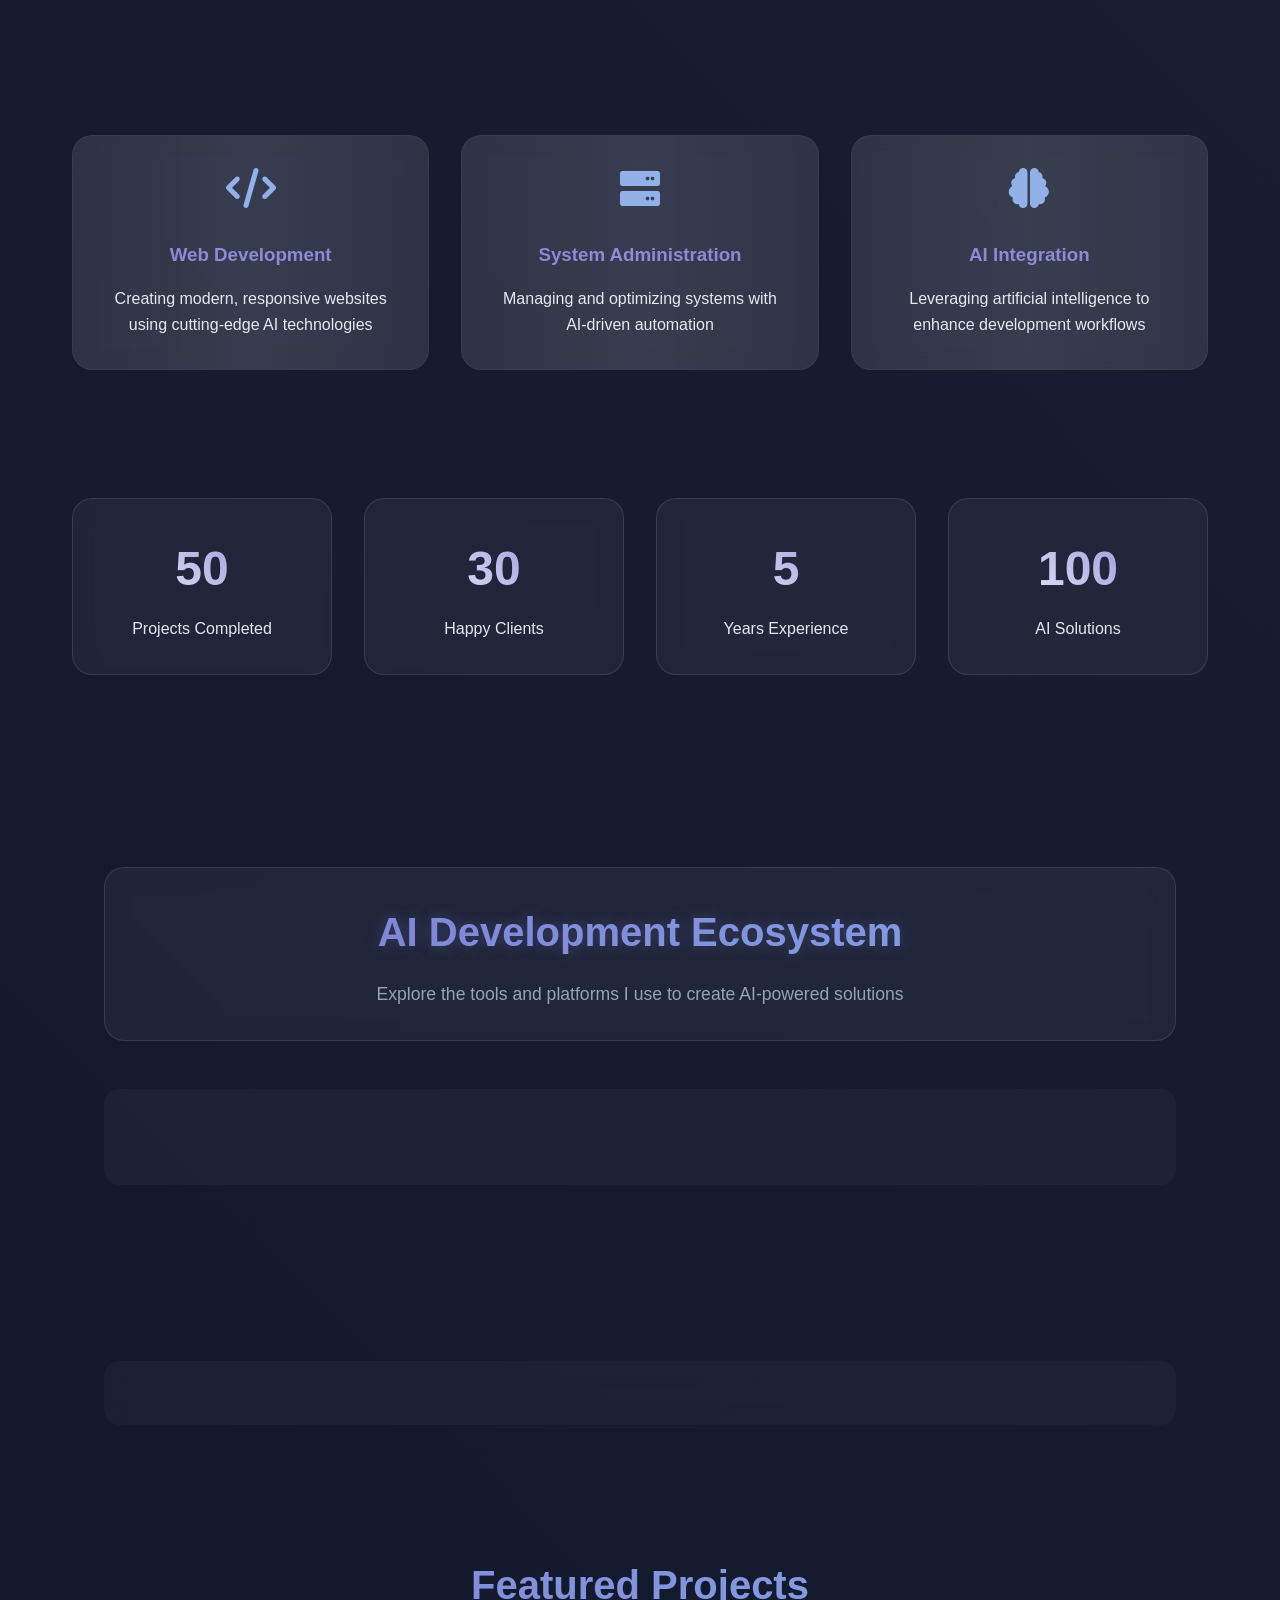
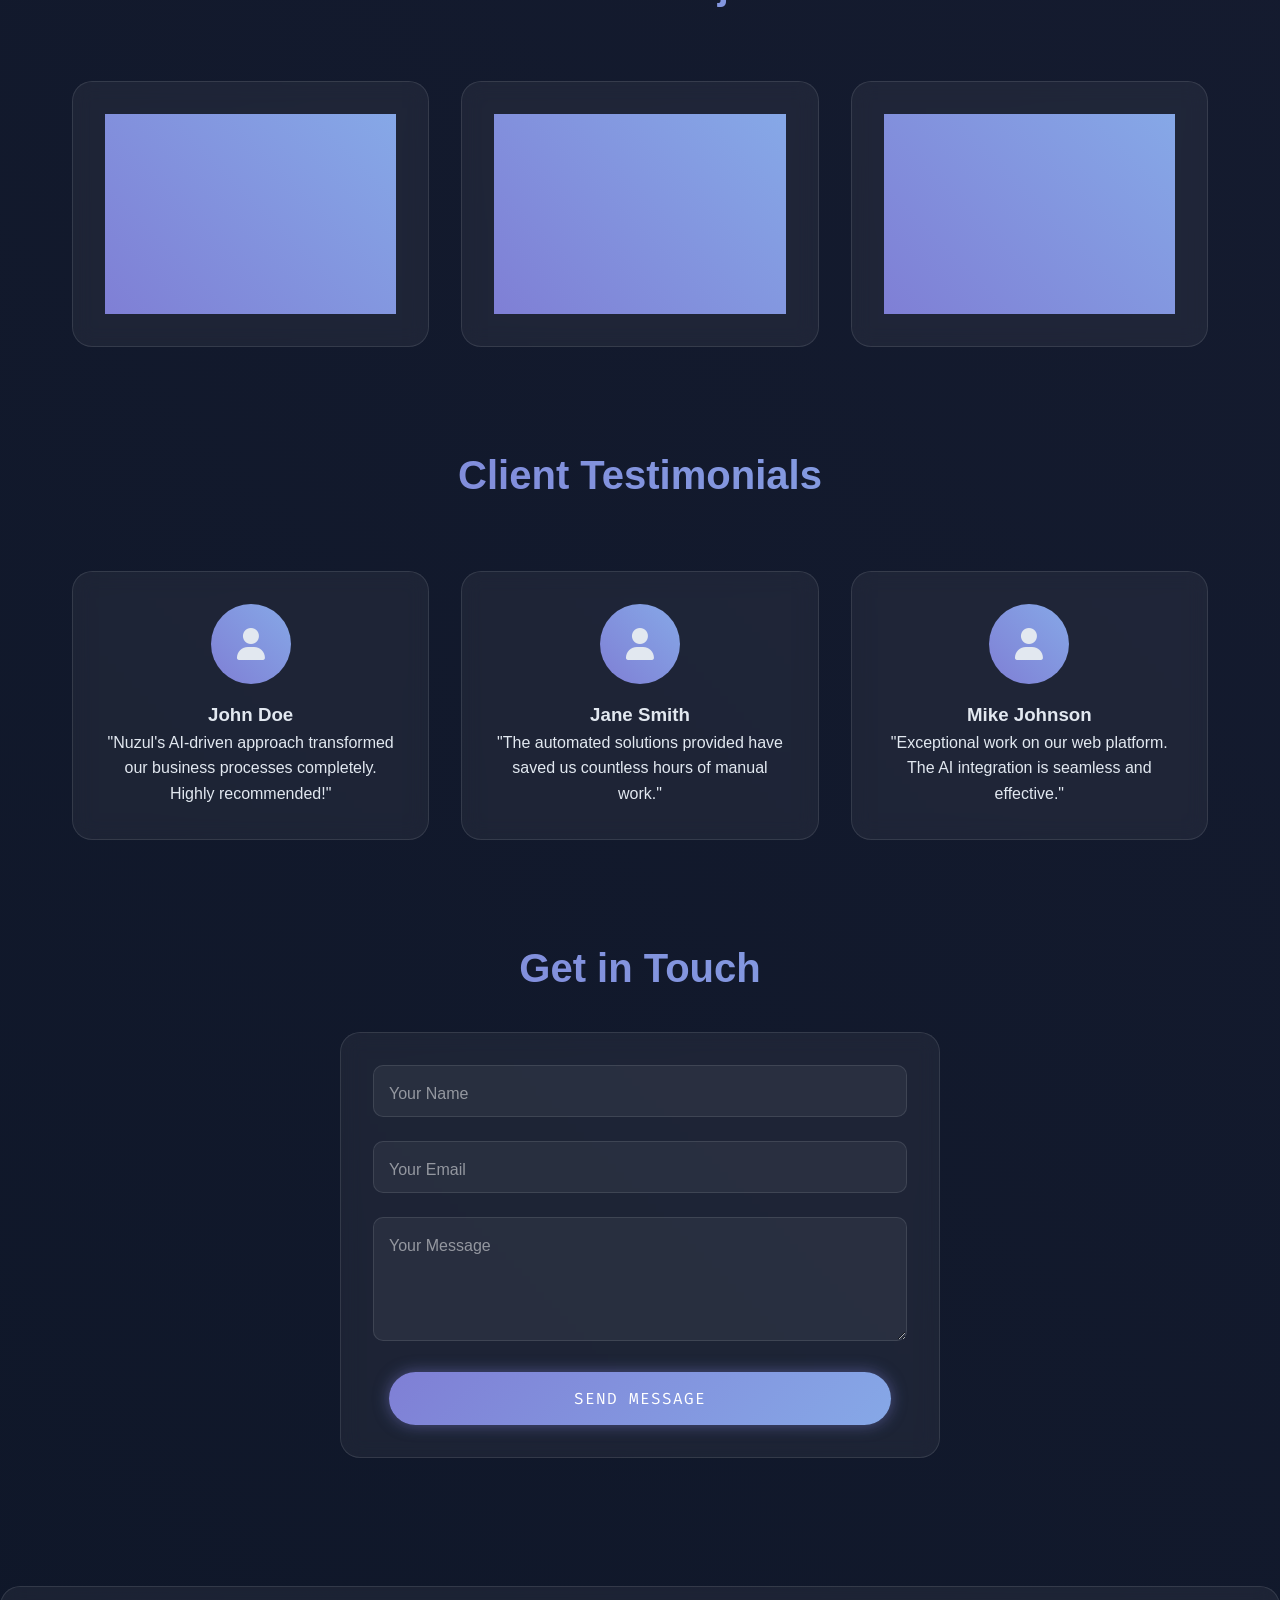
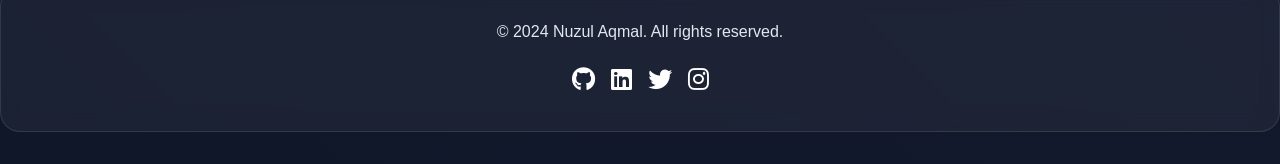
==== commit 7cc7ec0b: "Update profile image to use actual photo" ====
--- a/index.html
+++ b/index.html
@@ -42,10 +42,10 @@
             <div class="profile-container">
                 <div class="profile-card">
                     <div class="profile-front">
-                        <img src="profile-formal.jpg" alt="Nuzul Aqmal" class="profile-image">
+                        <img src="nuzul-profile.jpg" alt="Nuzul Aqmal" class="profile-image">
                     </div>
                     <div class="profile-back">
-                        <img src="profile-casual.jpg" alt="Nuzul Aqmal Casual" class="profile-image">
+                        <img src="nuzul-profile.jpg" alt="Nuzul Aqmal" class="profile-image">
                     </div>
                 </div>
             </div>
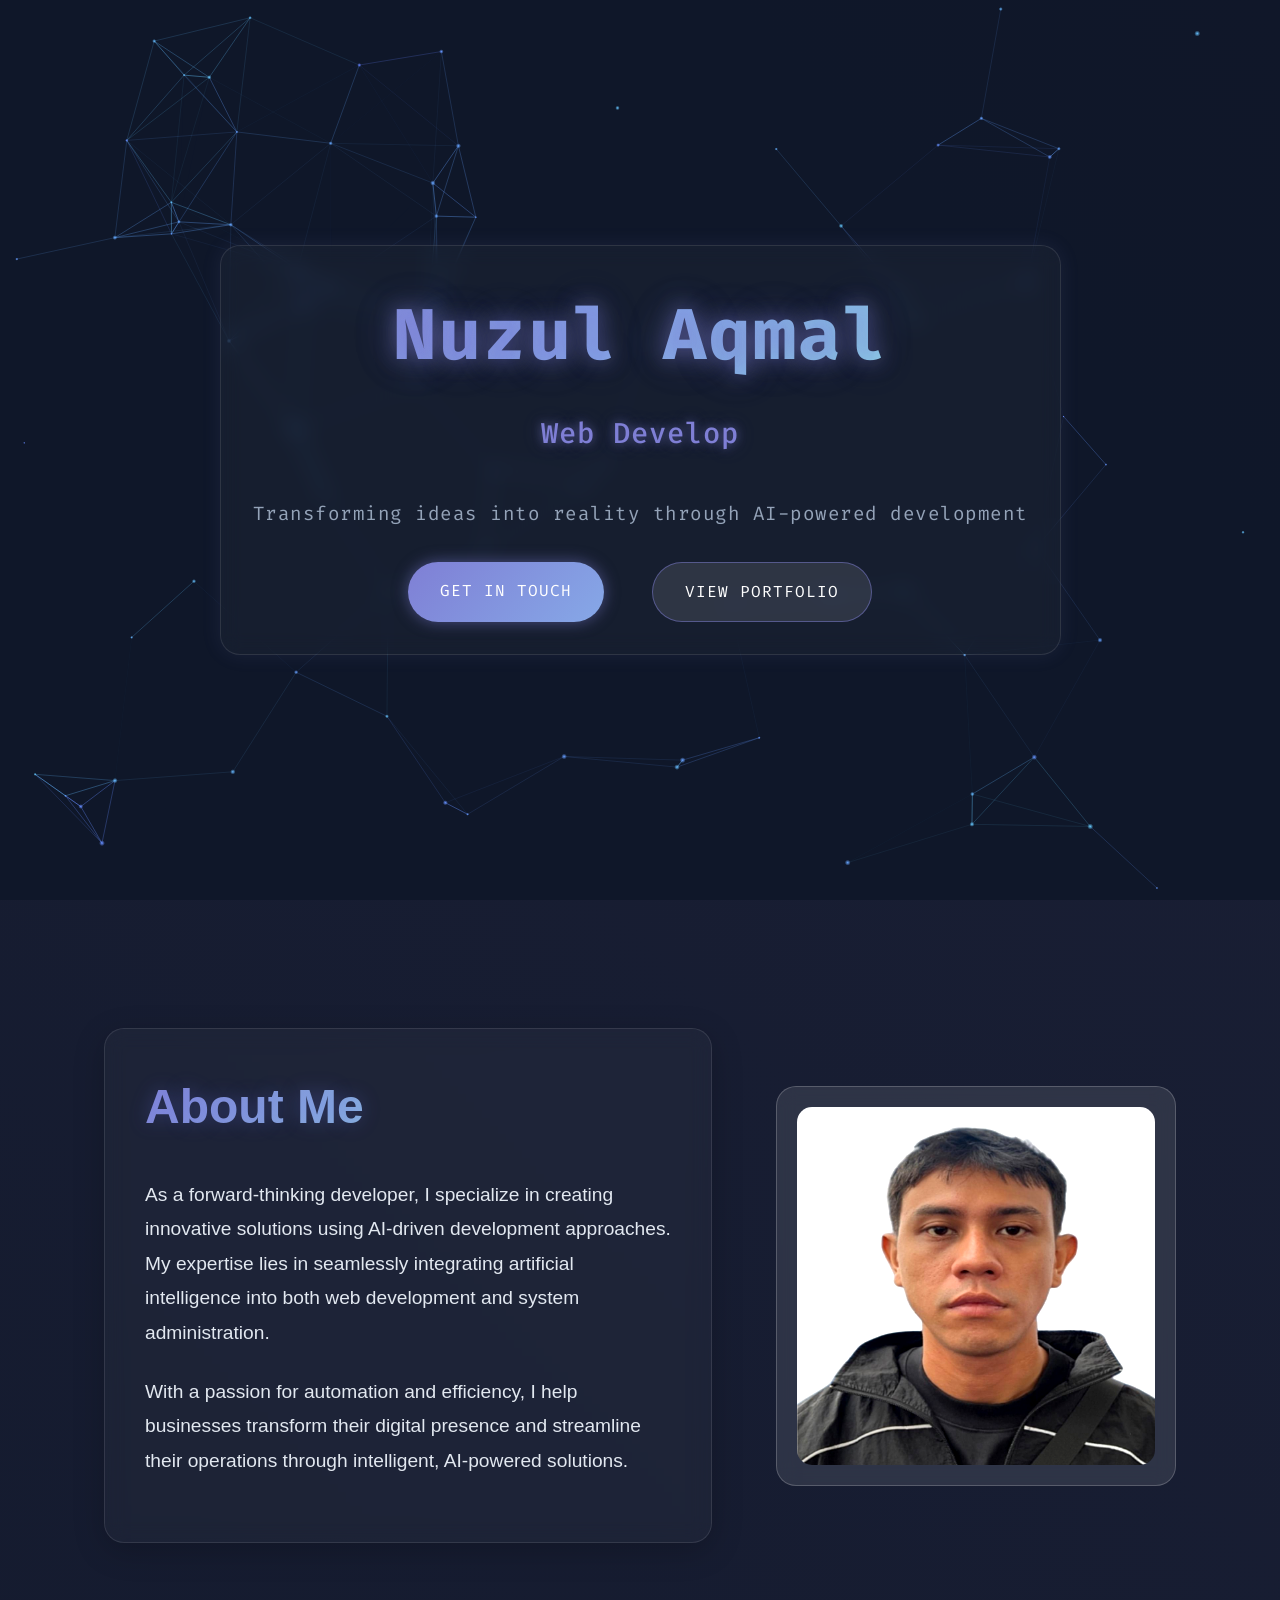
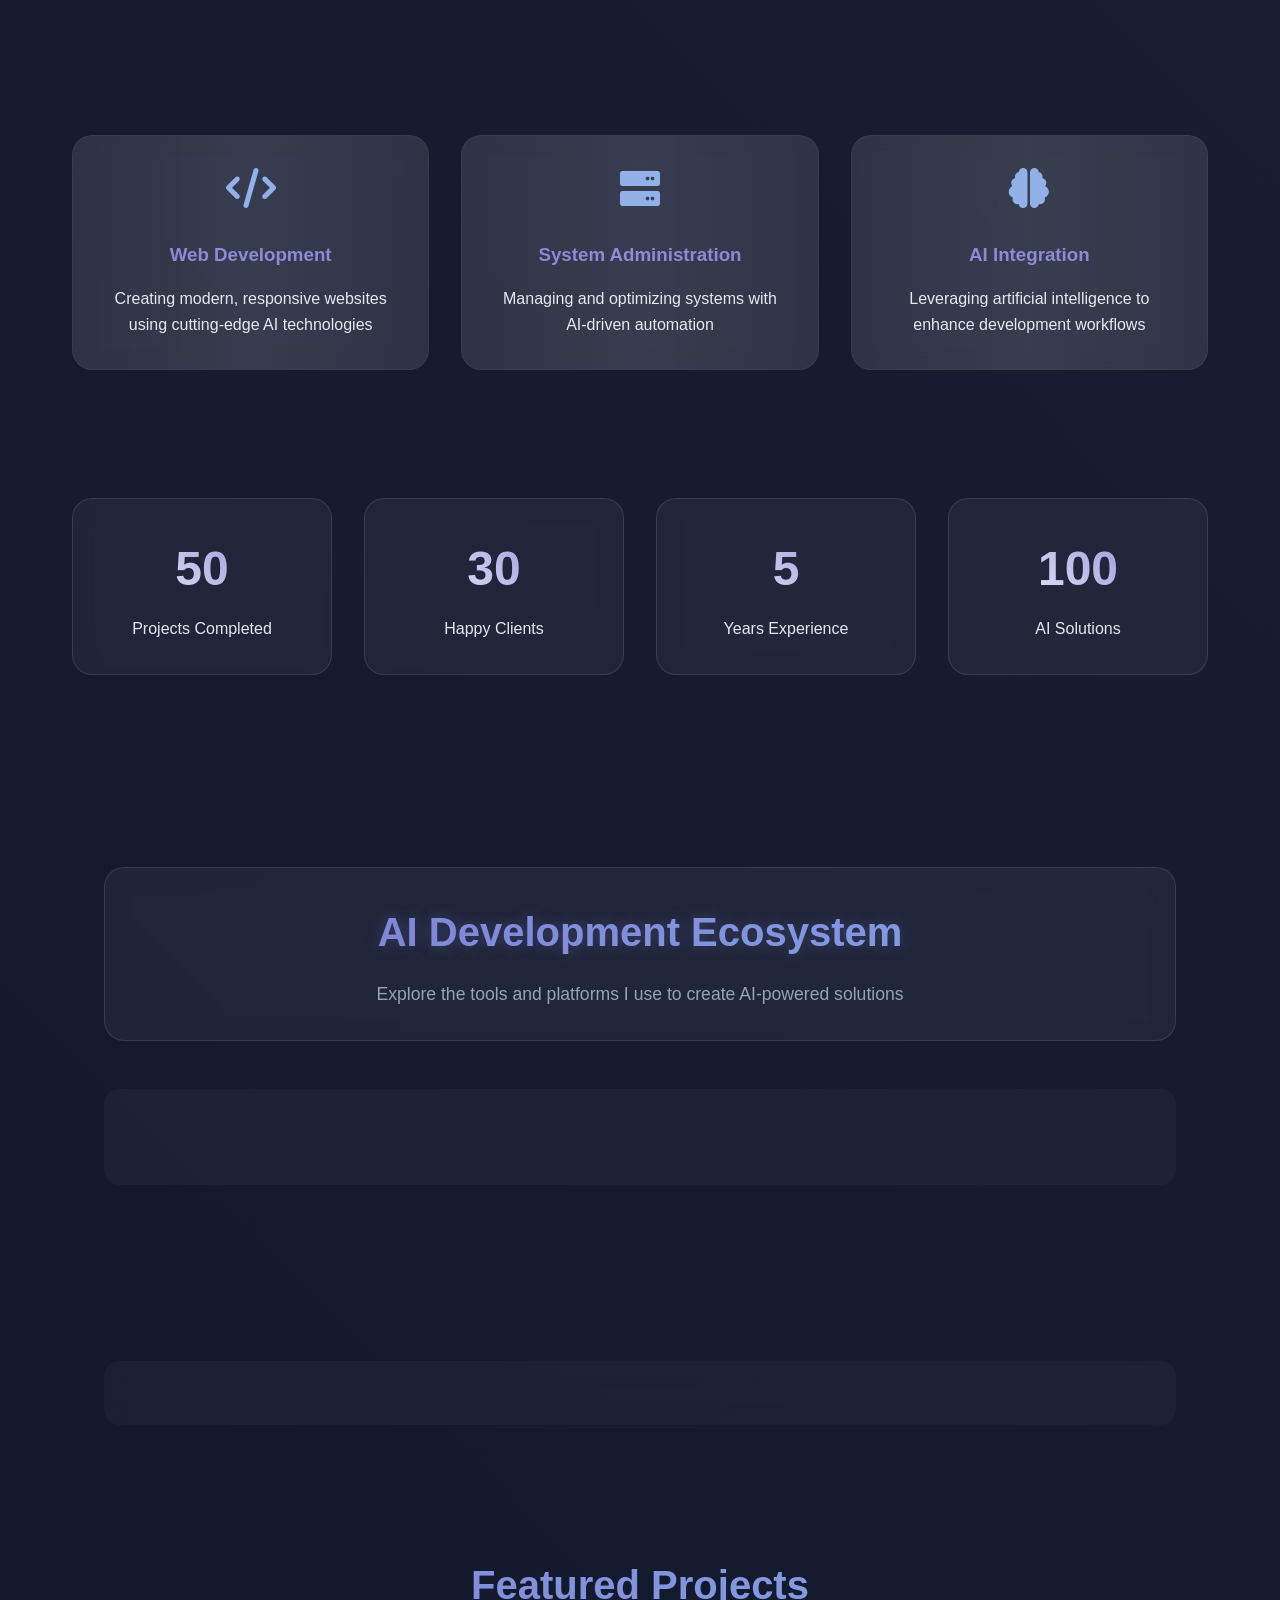
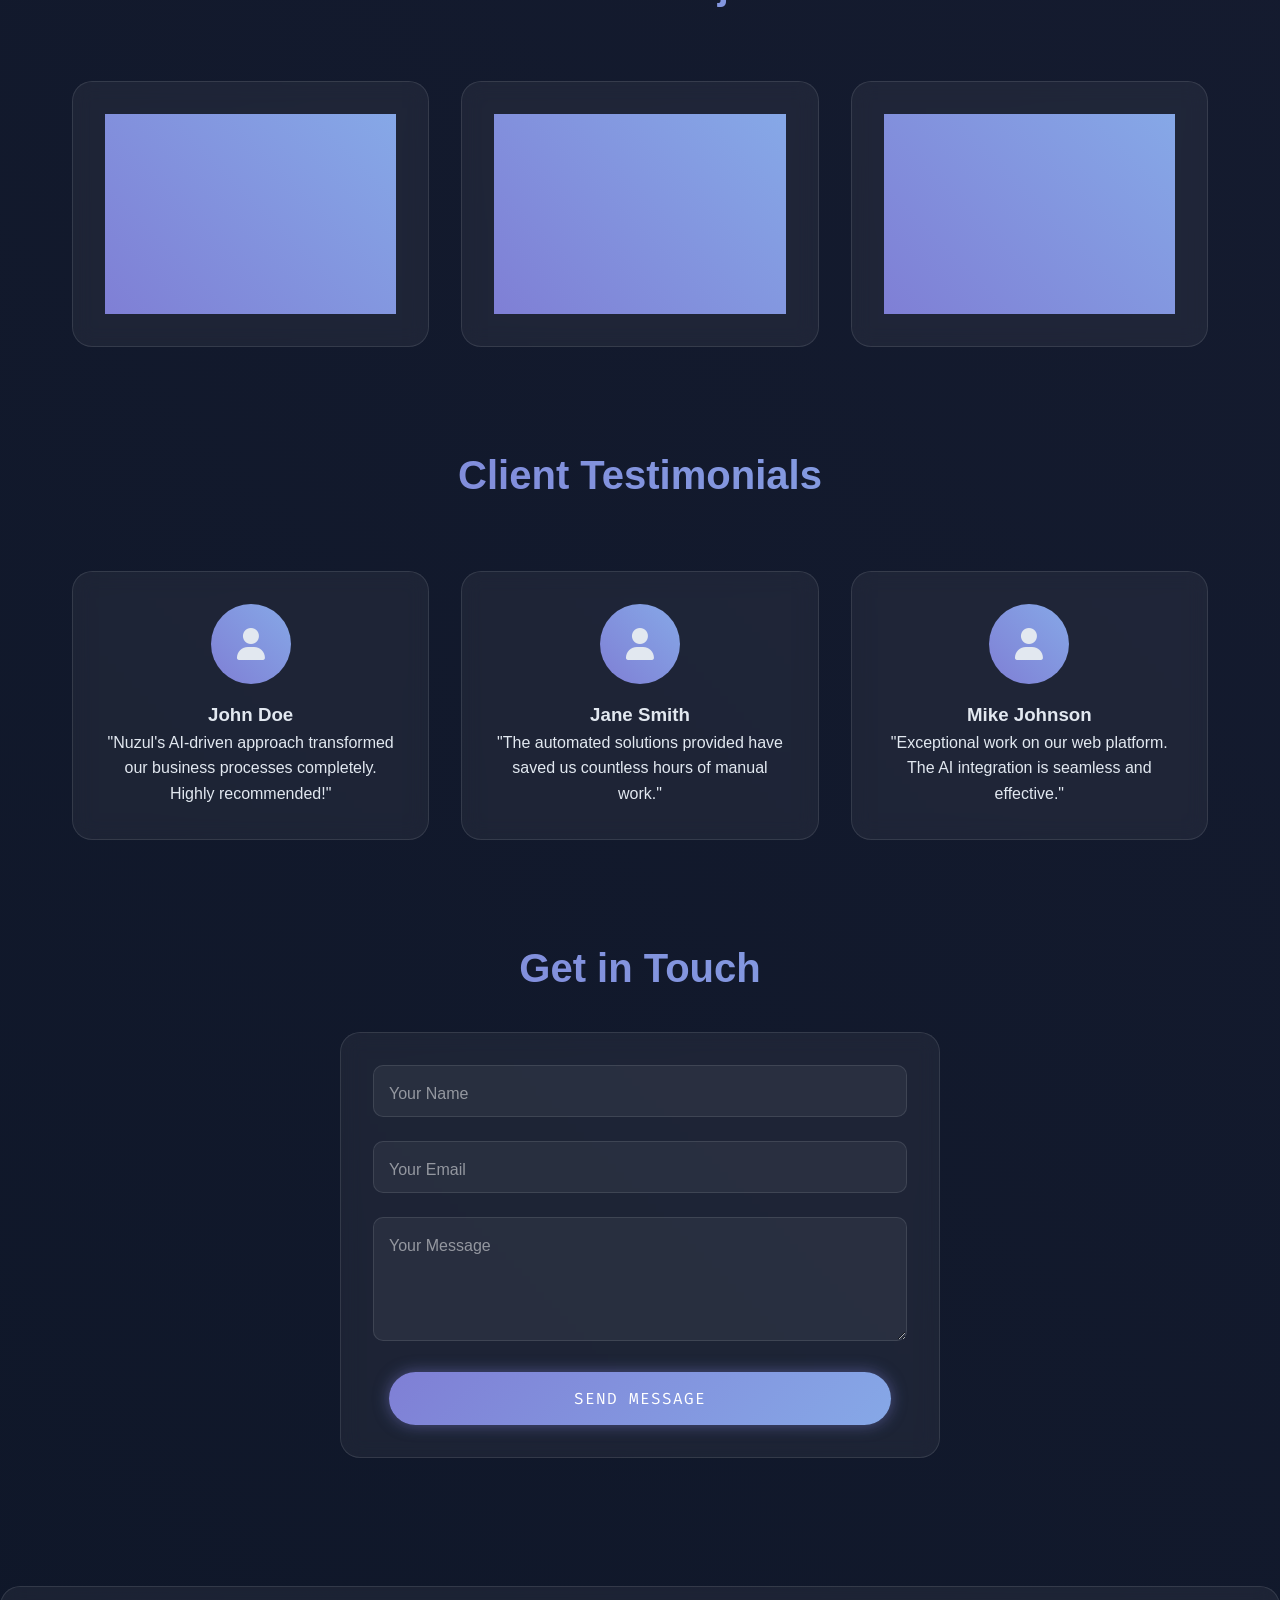
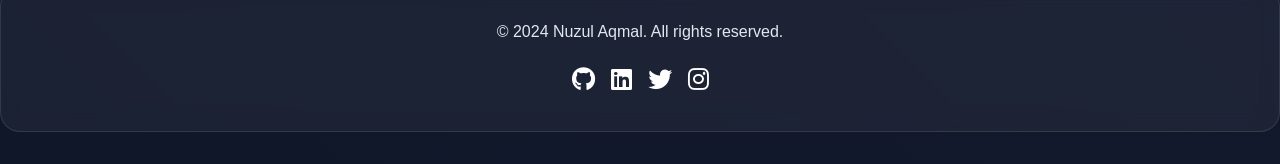
==== commit 55116bcf: "Fix profile image path to match actual file name" ====
--- a/index.html
+++ b/index.html
@@ -42,10 +42,10 @@
             <div class="profile-container">
                 <div class="profile-card">
                     <div class="profile-front">
-                        <img src="nuzul-profile.jpg" alt="Nuzul Aqmal" class="profile-image">
+                        <img src="profile-formal.jpeg" alt="Nuzul Aqmal" class="profile-image">
                     </div>
                     <div class="profile-back">
-                        <img src="nuzul-profile.jpg" alt="Nuzul Aqmal" class="profile-image">
+                        <img src="profile-formal.jpeg" alt="Nuzul Aqmal" class="profile-image">
                     </div>
                 </div>
             </div>
